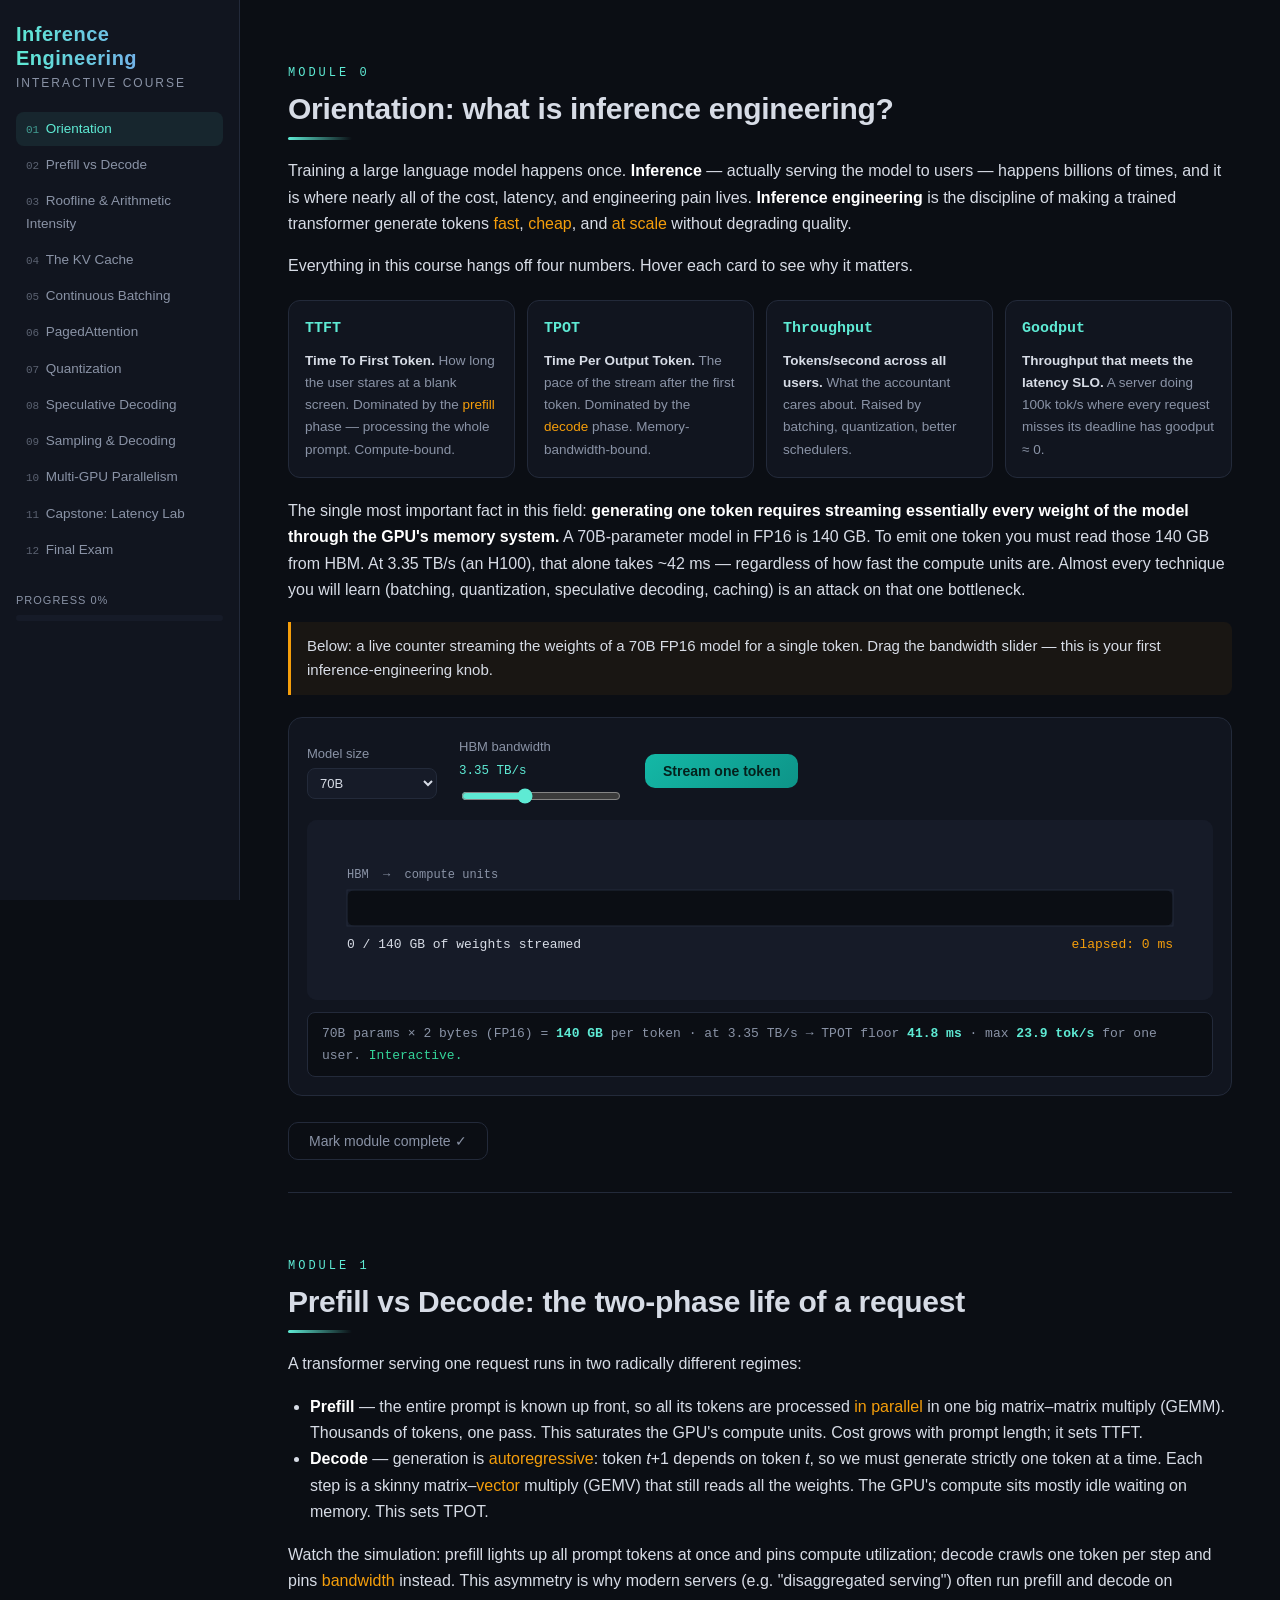
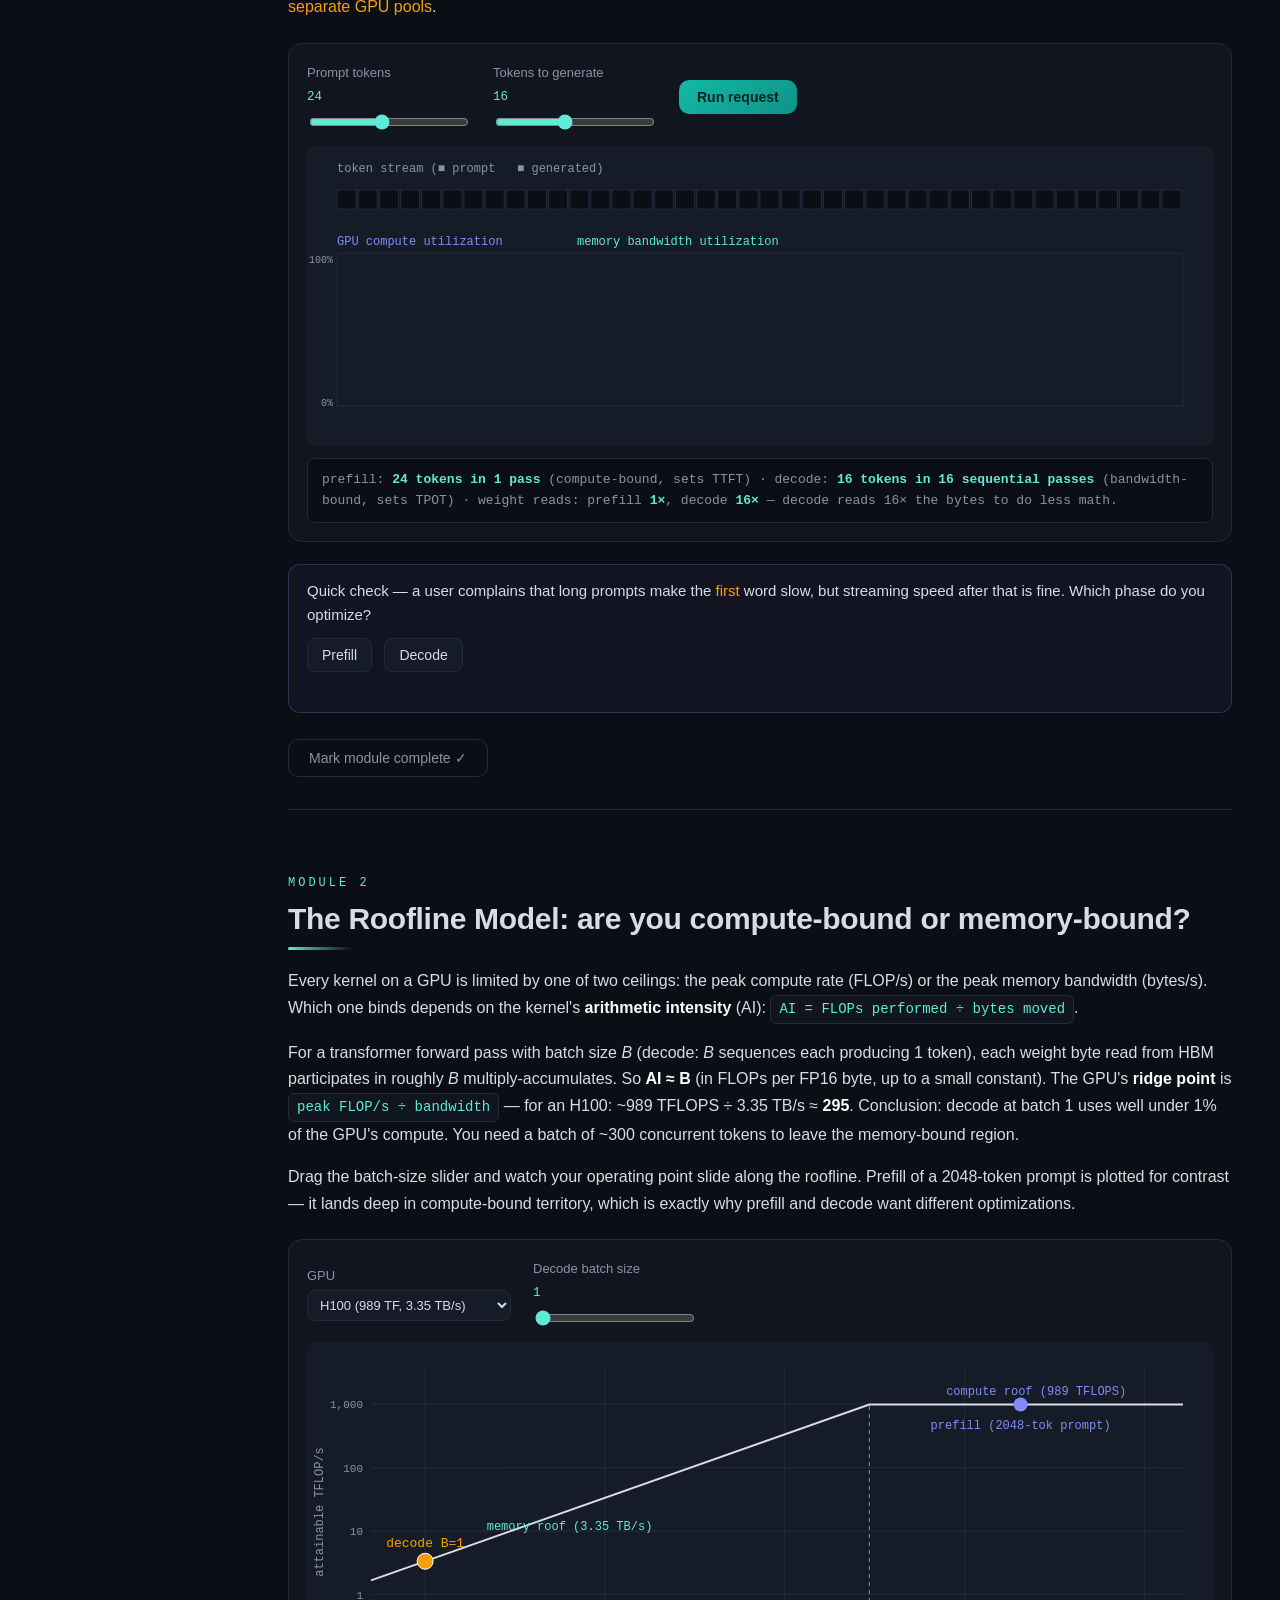
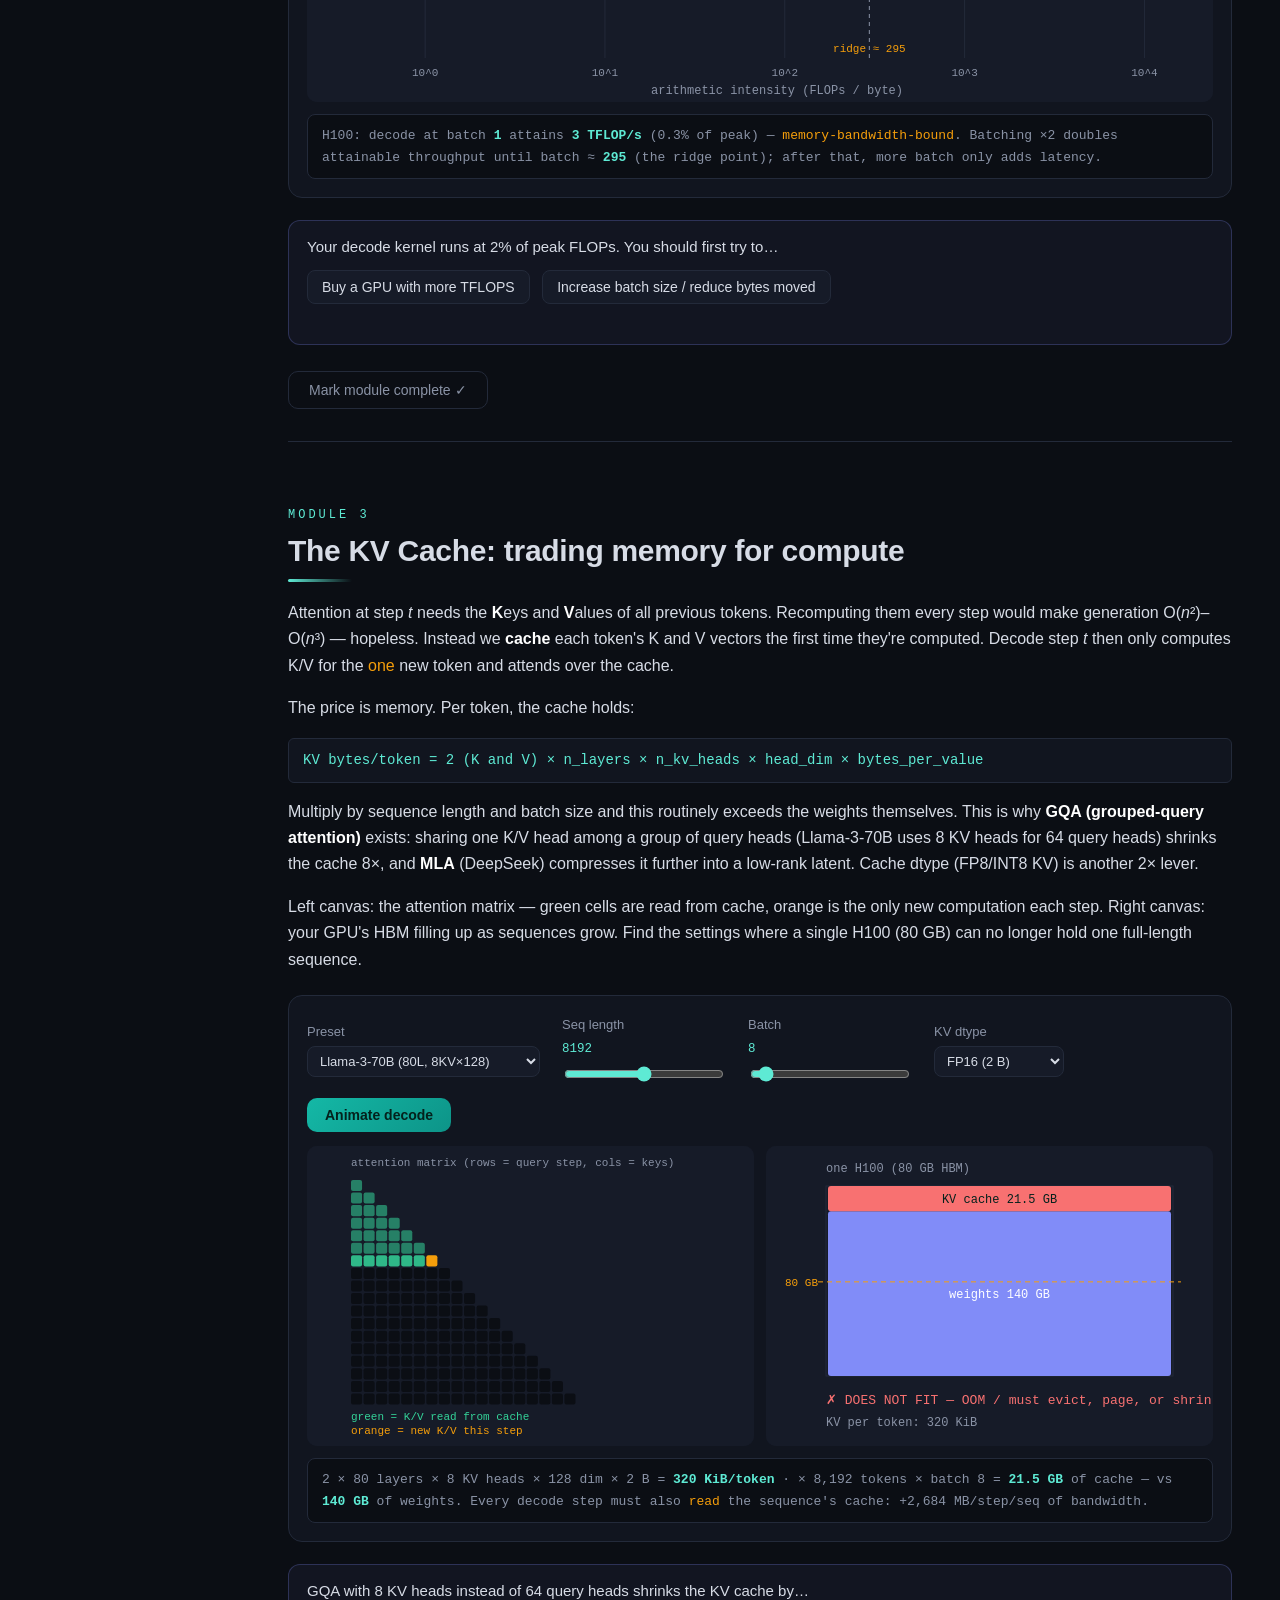
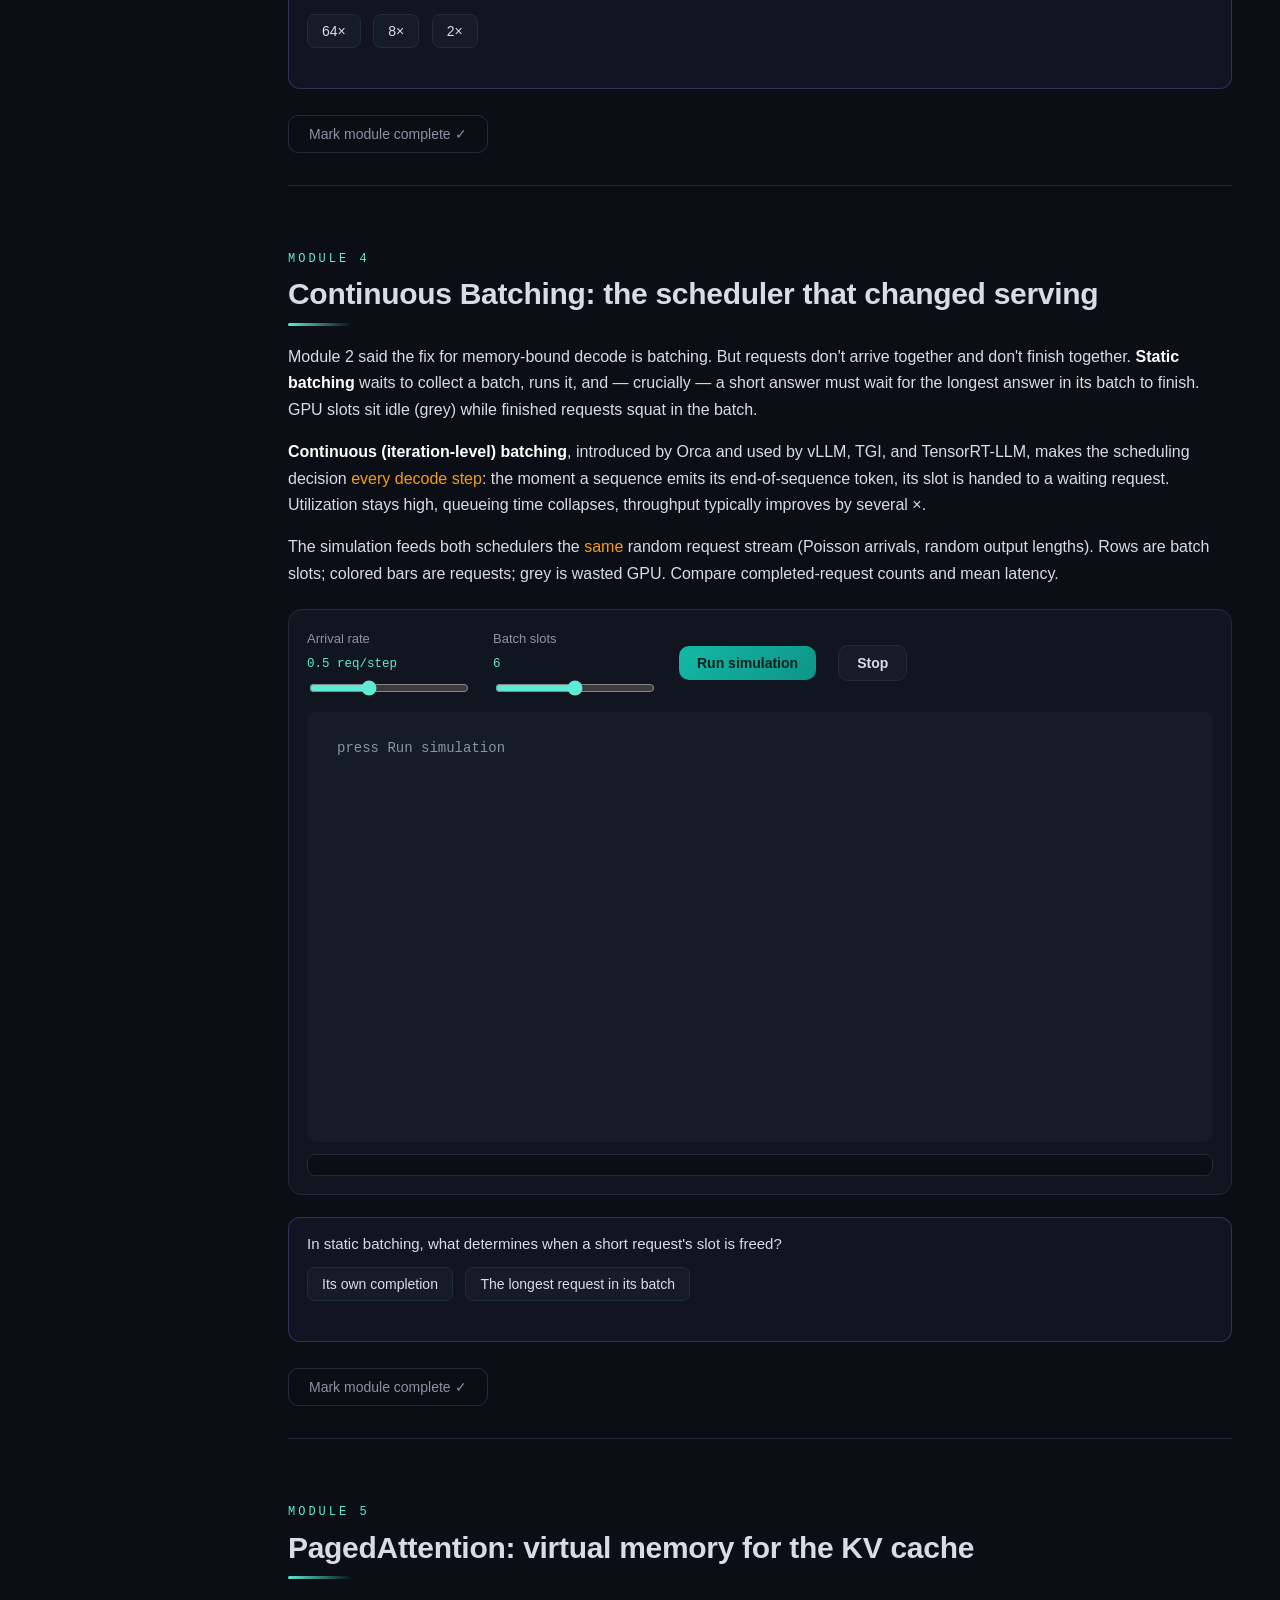
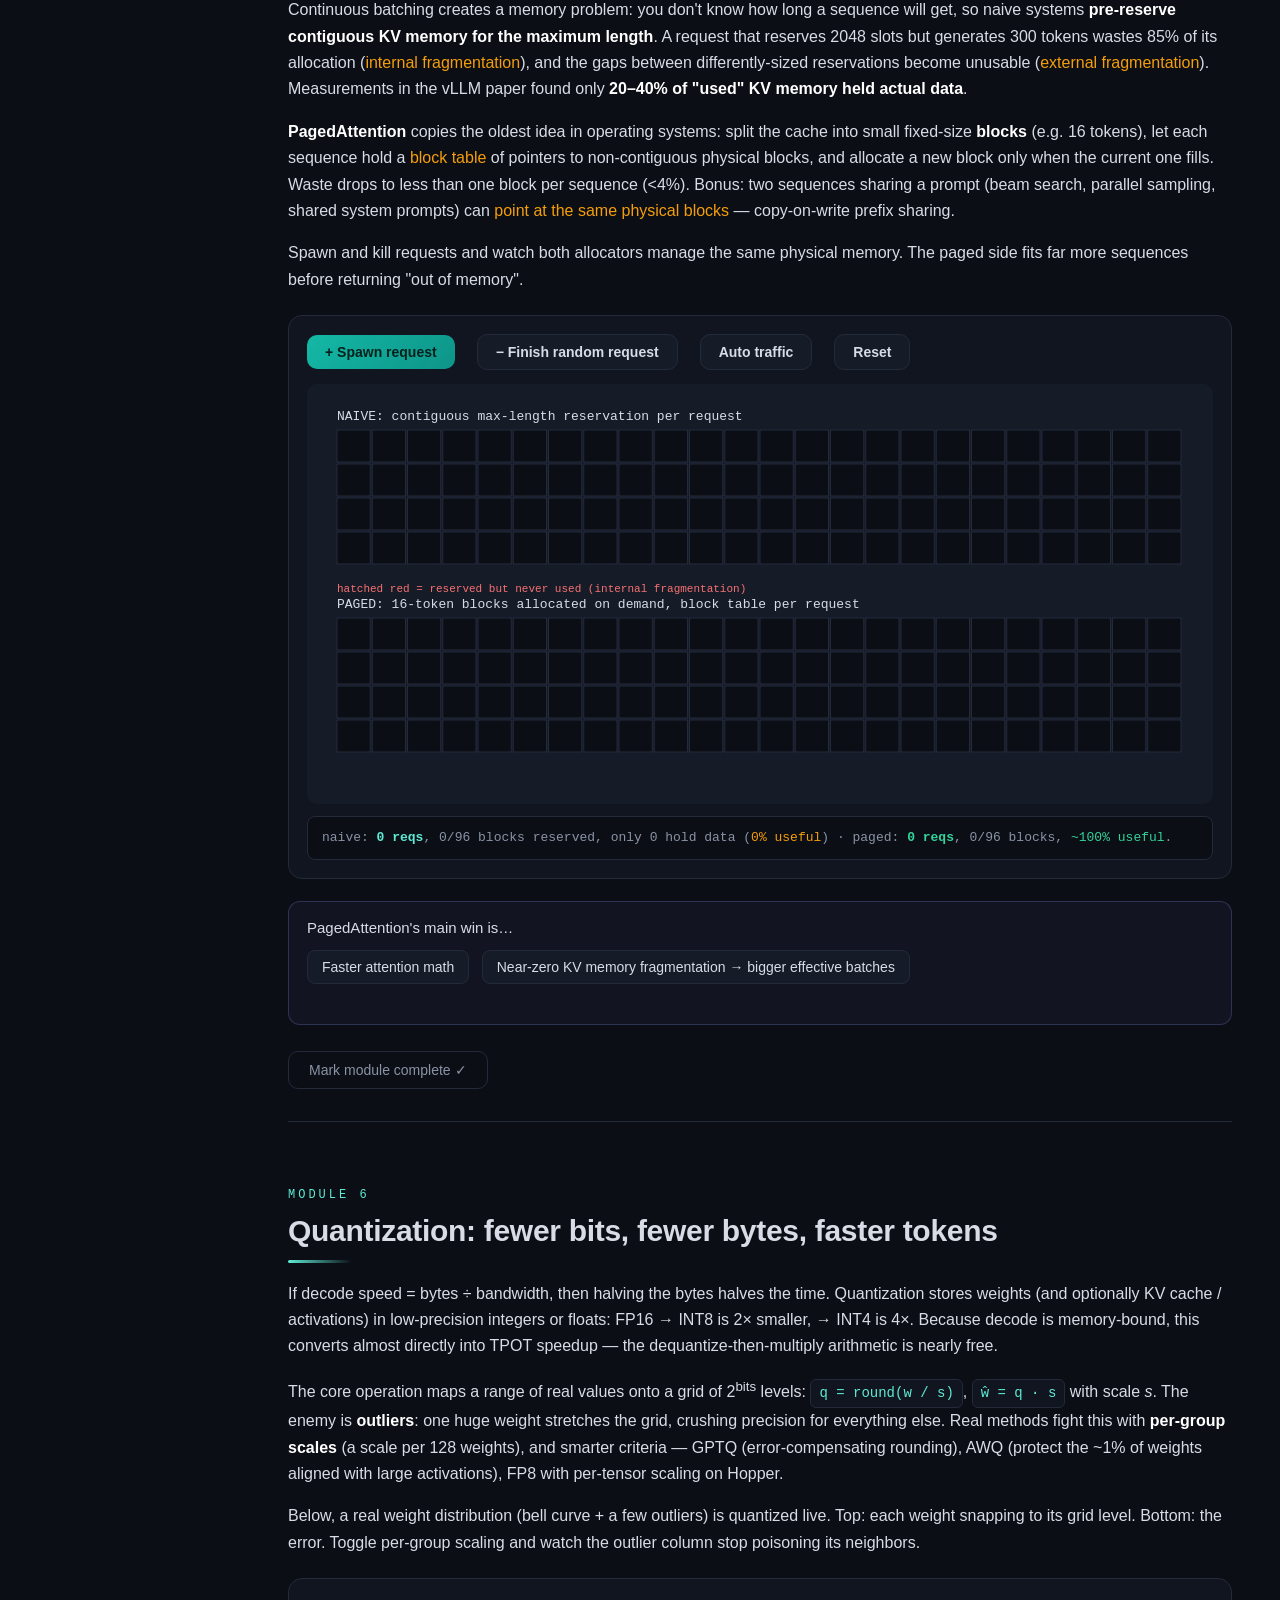
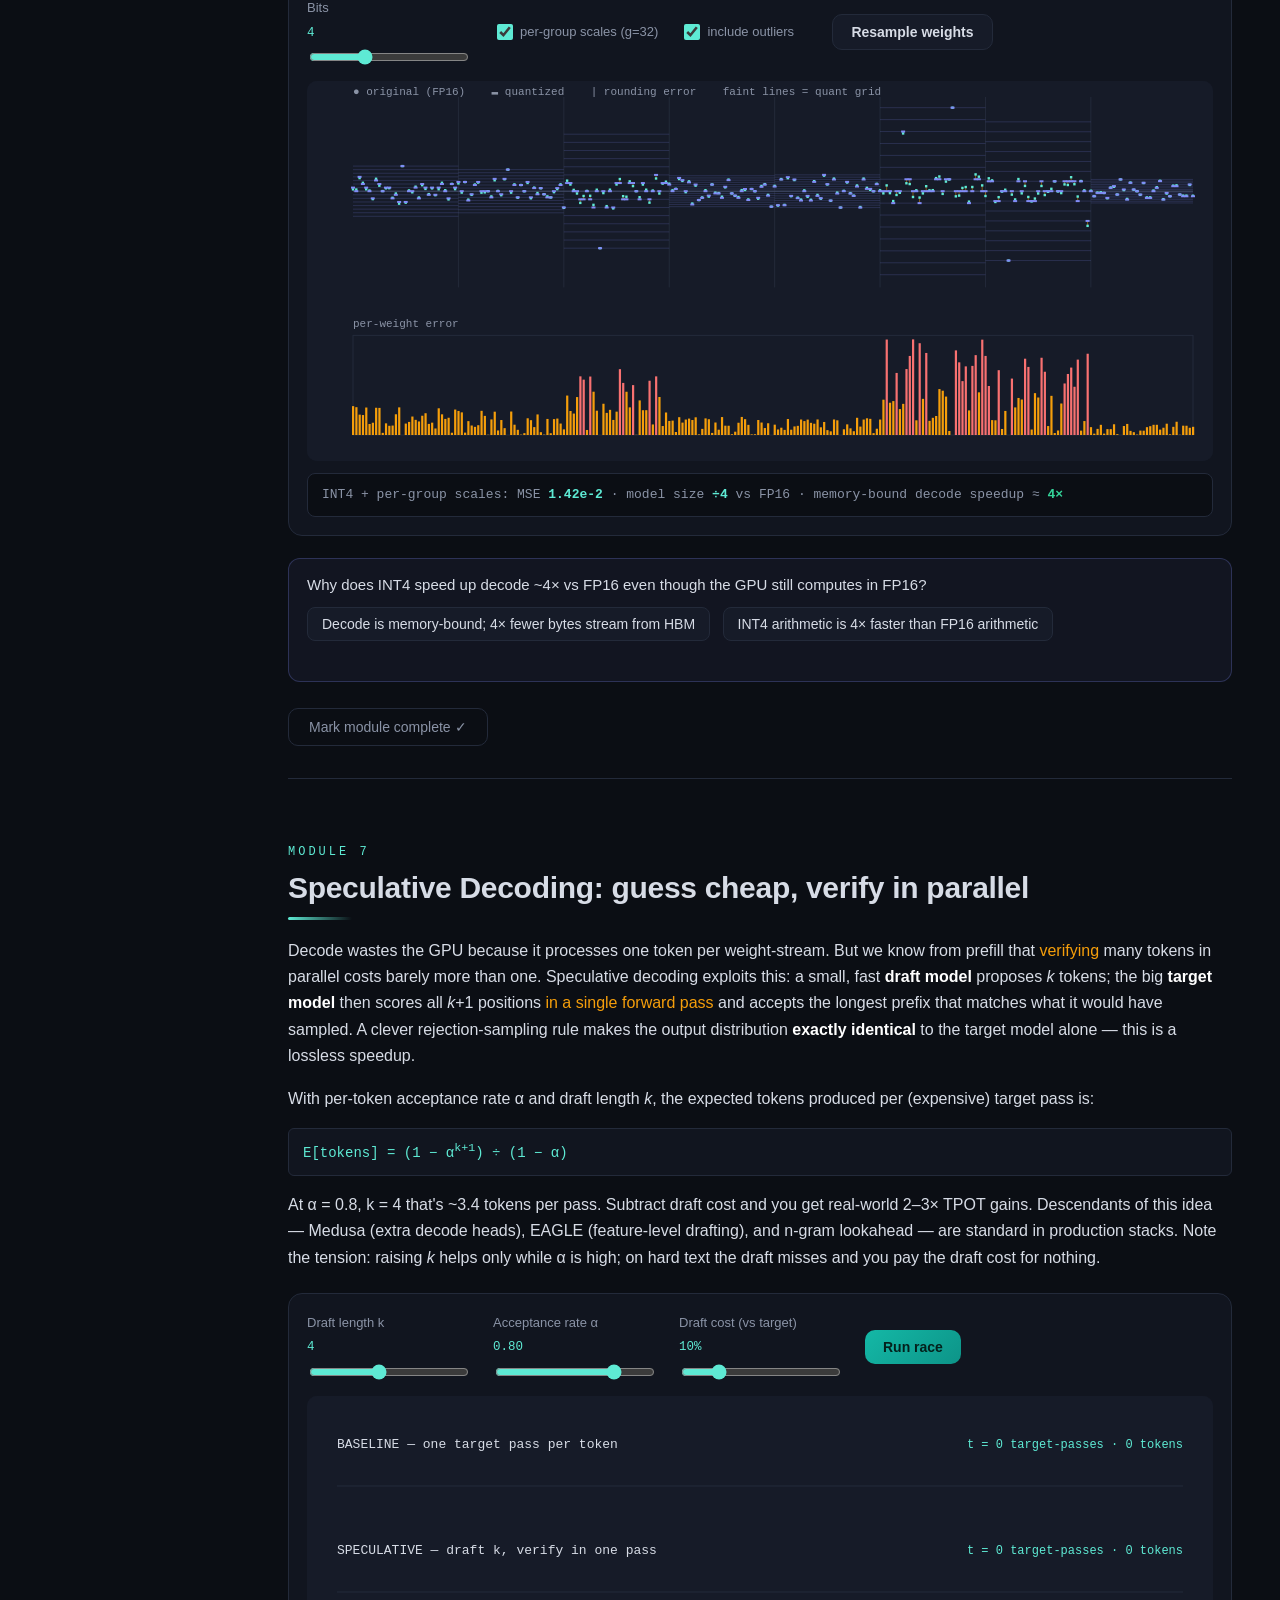
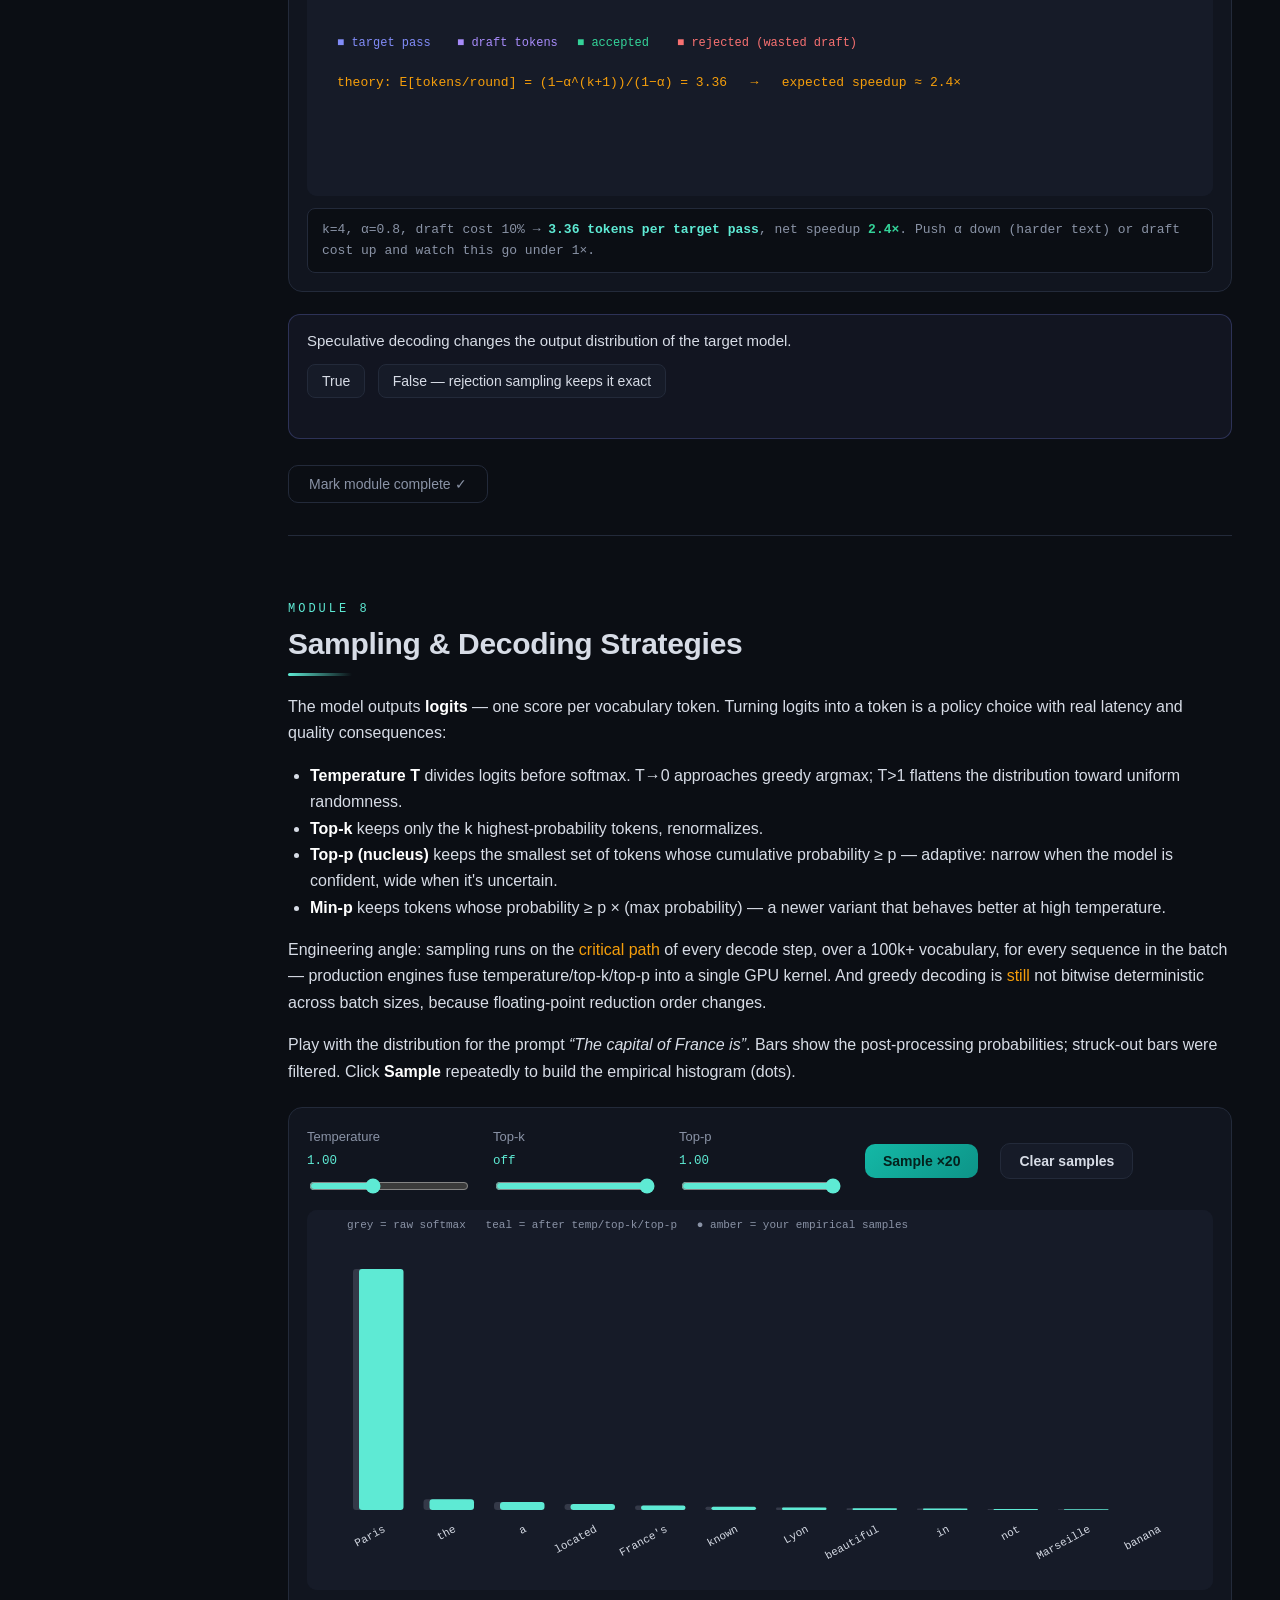
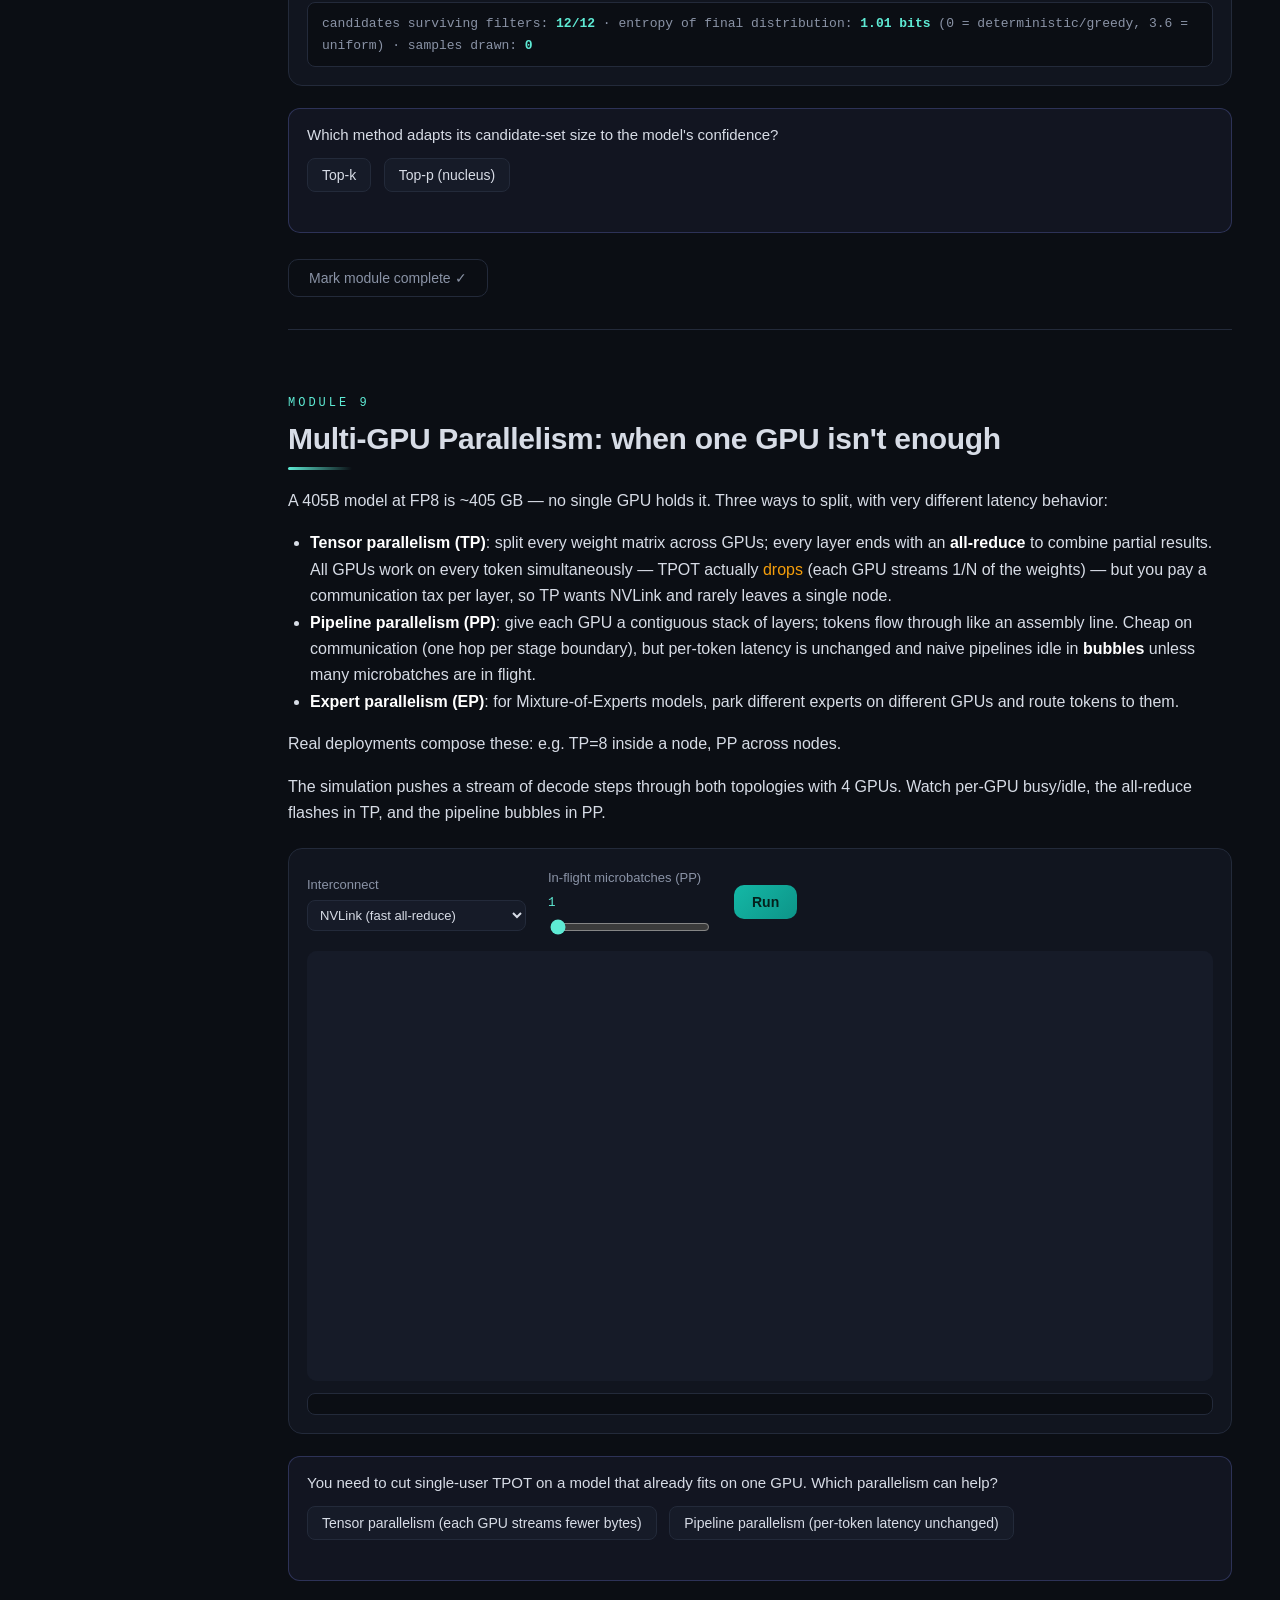
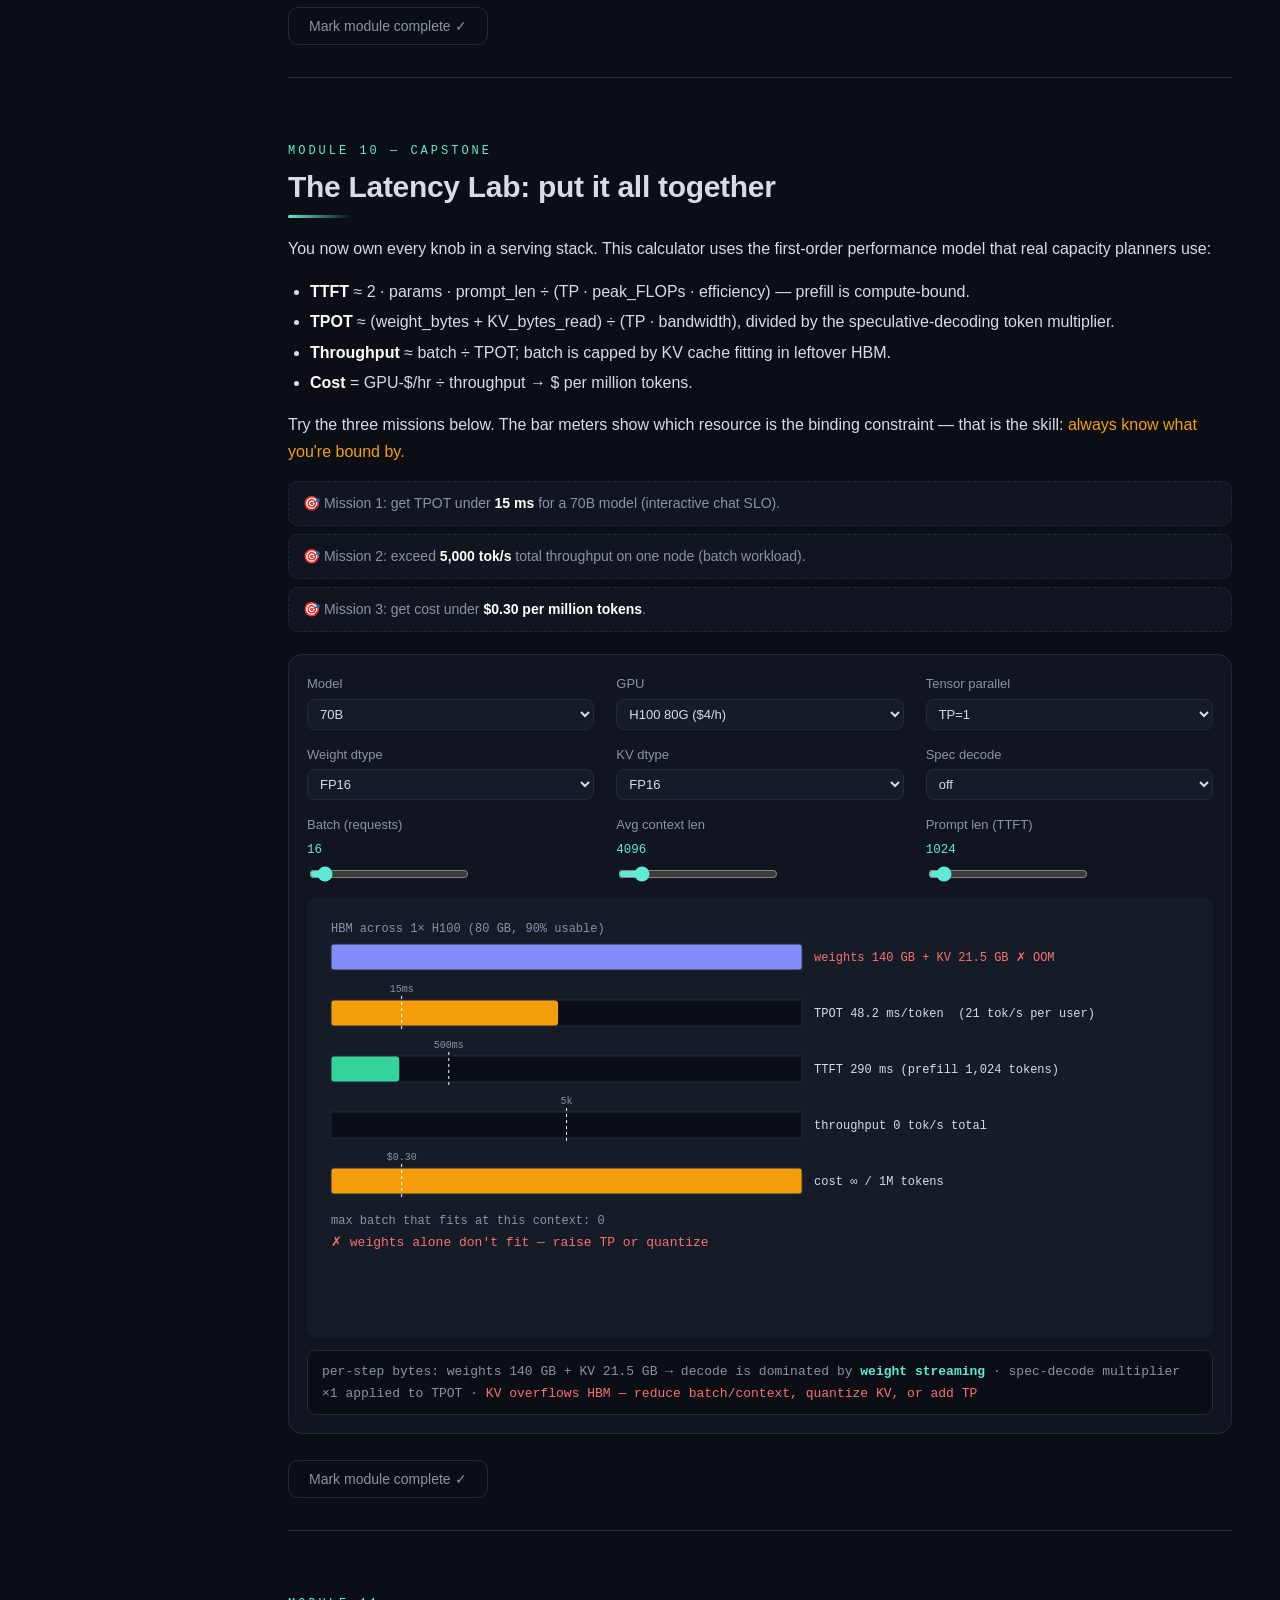
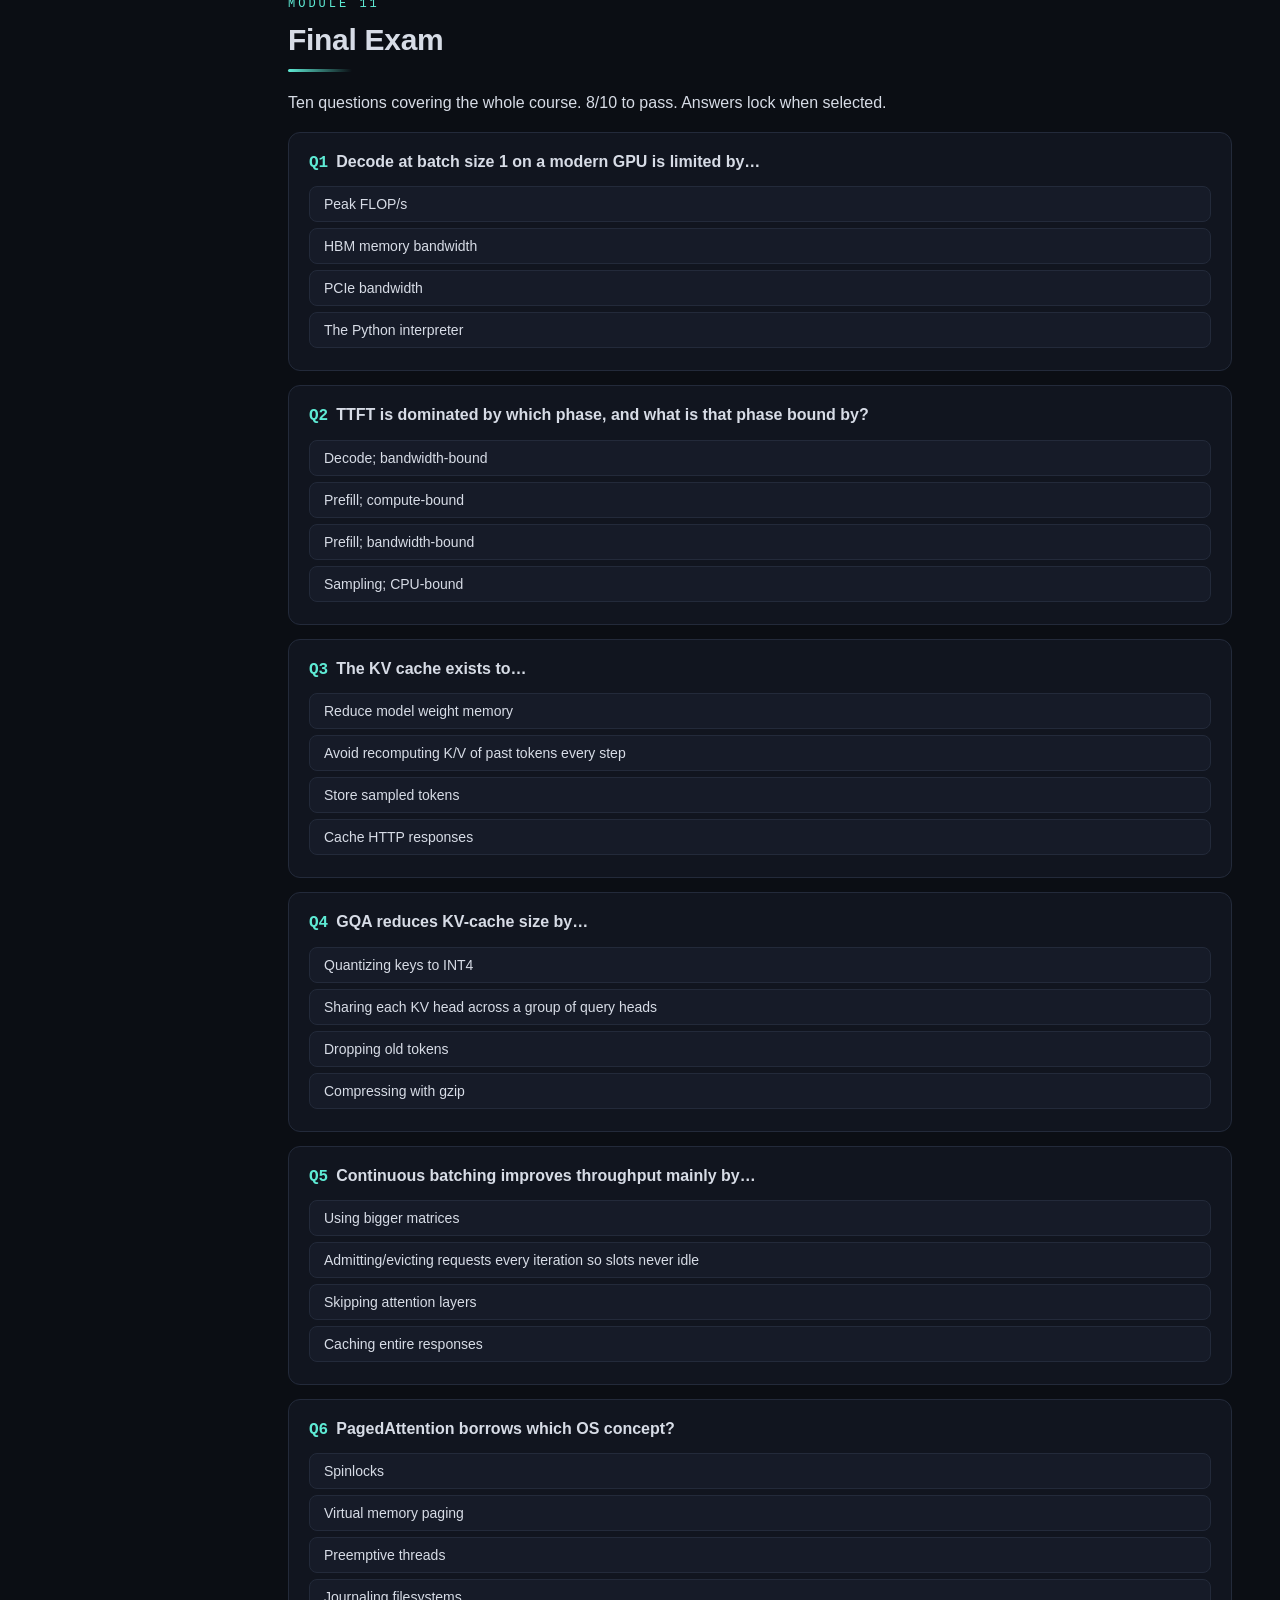
==== interactives/inference-engineering/index.html @ 768dbd1b "Add interactive Inference Engineering course (12-module canvas app) Co-authored-by: Kalyan1210 <Kaly" ====
<!DOCTYPE html>
<html lang="en">
<head>
<meta charset="UTF-8">
<meta name="viewport" content="width=device-width, initial-scale=1.0">
<title>Inference Engineering — An Interactive Course</title>
<link rel="icon" href="data:image/svg+xml,<svg xmlns='http://www.w3.org/2000/svg' viewBox='0 0 100 100'><text y='.9em' font-size='90'>⚡</text></svg>">
<link rel="stylesheet" href="style.css">
</head>
<body>

<nav id="sidebar">
  <div class="side-title">Inference<br>Engineering</div>
  <div class="side-sub">interactive course</div>
  <ol id="navlist">
    <li><a href="#m0" data-m="0">Orientation</a></li>
    <li><a href="#m1" data-m="1">Prefill vs Decode</a></li>
    <li><a href="#m2" data-m="2">Roofline &amp; Arithmetic Intensity</a></li>
    <li><a href="#m3" data-m="3">The KV Cache</a></li>
    <li><a href="#m4" data-m="4">Continuous Batching</a></li>
    <li><a href="#m5" data-m="5">PagedAttention</a></li>
    <li><a href="#m6" data-m="6">Quantization</a></li>
    <li><a href="#m7" data-m="7">Speculative Decoding</a></li>
    <li><a href="#m8" data-m="8">Sampling &amp; Decoding</a></li>
    <li><a href="#m9" data-m="9">Multi-GPU Parallelism</a></li>
    <li><a href="#m10" data-m="10">Capstone: Latency Lab</a></li>
    <li><a href="#m11" data-m="11">Final Exam</a></li>
  </ol>
  <div class="side-progress">
    <div class="side-progress-label">progress <span id="progPct">0%</span></div>
    <div class="side-progress-bar"><div id="progFill"></div></div>
  </div>
</nav>

<main id="content">

<!-- ================= MODULE 0 ================= -->
<section class="module" id="m0">
  <div class="kicker">Module 0</div>
  <h1>Orientation: what is inference engineering?</h1>
  <p>
    Training a large language model happens once. <b>Inference</b> — actually serving the model to
    users — happens billions of times, and it is where nearly all of the cost, latency, and
    engineering pain lives. <b>Inference engineering</b> is the discipline of making a trained
    transformer generate tokens <em>fast</em>, <em>cheap</em>, and <em>at scale</em> without
    degrading quality.
  </p>
  <p>Everything in this course hangs off four numbers. Hover each card to see why it matters.</p>
  <div class="cards">
    <div class="card"><h3>TTFT</h3><p><b>Time To First Token.</b> How long the user stares at a blank screen. Dominated by the <em>prefill</em> phase — processing the whole prompt. Compute-bound.</p></div>
    <div class="card"><h3>TPOT</h3><p><b>Time Per Output Token.</b> The pace of the stream after the first token. Dominated by the <em>decode</em> phase. Memory-bandwidth-bound.</p></div>
    <div class="card"><h3>Throughput</h3><p><b>Tokens/second across all users.</b> What the accountant cares about. Raised by batching, quantization, better schedulers.</p></div>
    <div class="card"><h3>Goodput</h3><p><b>Throughput that meets the latency SLO.</b> A server doing 100k tok/s where every request misses its deadline has goodput ≈ 0.</p></div>
  </div>
  <p>
    The single most important fact in this field: <b>generating one token requires streaming
    essentially every weight of the model through the GPU's memory system.</b> A 70B-parameter model
    in FP16 is 140&nbsp;GB. To emit one token you must read those 140&nbsp;GB from HBM. At
    3.35&nbsp;TB/s (an H100), that alone takes ~42&nbsp;ms — regardless of how fast the compute
    units are. Almost every technique you will learn (batching, quantization, speculative decoding,
    caching) is an attack on that one bottleneck.
  </p>
  <div class="callout">
    Below: a live counter streaming the weights of a 70B FP16 model for a single token.
    Drag the bandwidth slider — this is your first inference-engineering knob.
  </div>
  <div class="sim">
    <div class="controls">
      <label>Model size <select id="m0-model">
        <option value="7">7B</option><option value="13">13B</option>
        <option value="70" selected>70B</option><option value="405">405B</option>
      </select></label>
      <label>HBM bandwidth <span class="val" id="m0-bw-v">3.35 TB/s</span>
        <input type="range" id="m0-bw" min="0.4" max="8" step="0.05" value="3.35"></label>
      <button id="m0-go" class="btn">Stream one token</button>
    </div>
    <canvas id="m0-canvas" height="180"></canvas>
    <div class="readout" id="m0-read"></div>
  </div>
  <button class="done-btn" data-m="0">Mark module complete ✓</button>
</section>

<!-- ================= MODULE 1 ================= -->
<section class="module" id="m1">
  <div class="kicker">Module 1</div>
  <h1>Prefill vs Decode: the two-phase life of a request</h1>
  <p>
    A transformer serving one request runs in two radically different regimes:
  </p>
  <ul>
    <li><b>Prefill</b> — the entire prompt is known up front, so all its tokens are processed
      <em>in parallel</em> in one big matrix–matrix multiply (GEMM). Thousands of tokens, one pass.
      This saturates the GPU's compute units. Cost grows with prompt length; it sets TTFT.</li>
    <li><b>Decode</b> — generation is <em>autoregressive</em>: token <i>t</i>+1 depends on token
      <i>t</i>, so we must generate strictly one token at a time. Each step is a skinny
      matrix–<em>vector</em> multiply (GEMV) that still reads all the weights. The GPU's compute sits
      mostly idle waiting on memory. This sets TPOT.</li>
  </ul>
  <p>
    Watch the simulation: prefill lights up all prompt tokens at once and pins compute utilization;
    decode crawls one token per step and pins <em>bandwidth</em> instead. This asymmetry is why
    modern servers (e.g. "disaggregated serving") often run prefill and decode on
    <em>separate GPU pools</em>.
  </p>
  <div class="sim">
    <div class="controls">
      <label>Prompt tokens <span class="val" id="m1-p-v">24</span>
        <input type="range" id="m1-p" min="4" max="48" step="1" value="24"></label>
      <label>Tokens to generate <span class="val" id="m1-g-v">16</span>
        <input type="range" id="m1-g" min="4" max="32" step="1" value="16"></label>
      <button id="m1-run" class="btn">Run request</button>
    </div>
    <canvas id="m1-canvas" height="300"></canvas>
    <div class="readout" id="m1-read"></div>
  </div>
  <div class="quiz-inline" data-q="m1q">
    <p class="q">Quick check — a user complains that long prompts make the <em>first</em> word slow, but streaming speed after that is fine. Which phase do you optimize?</p>
    <button class="qa" data-ok="1">Prefill</button>
    <button class="qa" data-ok="0">Decode</button>
    <div class="qfb"></div>
  </div>
  <button class="done-btn" data-m="1">Mark module complete ✓</button>
</section>

<!-- ================= MODULE 2 ================= -->
<section class="module" id="m2">
  <div class="kicker">Module 2</div>
  <h1>The Roofline Model: are you compute-bound or memory-bound?</h1>
  <p>
    Every kernel on a GPU is limited by one of two ceilings: the peak compute rate
    (FLOP/s) or the peak memory bandwidth (bytes/s). Which one binds depends on the kernel's
    <b>arithmetic intensity</b> (AI): <span class="math">AI = FLOPs performed ÷ bytes moved</span>.
  </p>
  <p>
    For a transformer forward pass with batch size <i>B</i> (decode: <i>B</i> sequences each
    producing 1 token), each weight byte read from HBM participates in roughly <i>B</i>
    multiply-accumulates. So <b>AI ≈ B</b> (in FLOPs per FP16 byte, up to a small constant). The GPU's
    <b>ridge point</b> is <span class="math">peak FLOP/s ÷ bandwidth</span> — for an H100:
    ~989&nbsp;TFLOPS ÷ 3.35&nbsp;TB/s ≈ <b>295</b>. Conclusion: decode at batch 1 uses well under 1%
    of the GPU's compute. You need a batch of ~300 concurrent tokens to leave the memory-bound
    region.
  </p>
  <p>
    Drag the batch-size slider and watch your operating point slide along the roofline. Prefill of a
    2048-token prompt is plotted for contrast — it lands deep in compute-bound territory, which is
    exactly why prefill and decode want different optimizations.
  </p>
  <div class="sim">
    <div class="controls">
      <label>GPU <select id="m2-gpu">
        <option value="a100">A100 (312 TF, 2.0 TB/s)</option>
        <option value="h100" selected>H100 (989 TF, 3.35 TB/s)</option>
        <option value="b200">B200 (2250 TF, 8.0 TB/s)</option>
        <option value="rtx4090">RTX 4090 (165 TF, 1.0 TB/s)</option>
      </select></label>
      <label>Decode batch size <span class="val" id="m2-b-v">1</span>
        <input type="range" id="m2-b" min="0" max="10" step="0.05" value="0"></label>
    </div>
    <canvas id="m2-canvas" height="360"></canvas>
    <div class="readout" id="m2-read"></div>
  </div>
  <div class="quiz-inline" data-q="m2q">
    <p class="q">Your decode kernel runs at 2% of peak FLOPs. You should first try to…</p>
    <button class="qa" data-ok="0">Buy a GPU with more TFLOPS</button>
    <button class="qa" data-ok="1">Increase batch size / reduce bytes moved</button>
    <div class="qfb"></div>
  </div>
  <button class="done-btn" data-m="2">Mark module complete ✓</button>
</section>

<!-- ================= MODULE 3 ================= -->
<section class="module" id="m3">
  <div class="kicker">Module 3</div>
  <h1>The KV Cache: trading memory for compute</h1>
  <p>
    Attention at step <i>t</i> needs the <b>K</b>eys and <b>V</b>alues of all previous tokens.
    Recomputing them every step would make generation O(<i>n</i>²)–O(<i>n</i>³) — hopeless. Instead
    we <b>cache</b> each token's K and V vectors the first time they're computed. Decode step
    <i>t</i> then only computes K/V for the <em>one</em> new token and attends over the cache.
  </p>
  <p>The price is memory. Per token, the cache holds:</p>
  <p class="math">
    KV bytes/token = 2 (K and V) × n_layers × n_kv_heads × head_dim × bytes_per_value
  </p>
  <p>
    Multiply by sequence length and batch size and this routinely exceeds the weights themselves.
    This is why <b>GQA (grouped-query attention)</b> exists: sharing one K/V head among a group of
    query heads (Llama-3-70B uses 8 KV heads for 64 query heads) shrinks the cache 8×, and
    <b>MLA</b> (DeepSeek) compresses it further into a low-rank latent. Cache dtype (FP8/INT8 KV) is
    another 2× lever.
  </p>
  <p>
    Left canvas: the attention matrix — green cells are read from cache, orange is the only new
    computation each step. Right canvas: your GPU's HBM filling up as sequences grow. Find the
    settings where a single H100 (80&nbsp;GB) can no longer hold one full-length sequence.
  </p>
  <div class="sim">
    <div class="controls">
      <label>Preset <select id="m3-preset">
        <option value="llama8b">Llama-3-8B (32L, 8KV×128)</option>
        <option value="llama70b" selected>Llama-3-70B (80L, 8KV×128)</option>
        <option value="mha70b">70B w/ full MHA (80L, 64KV×128)</option>
      </select></label>
      <label>Seq length <span class="val" id="m3-s-v">8192</span>
        <input type="range" id="m3-s" min="9" max="17" step="0.02" value="13"></label>
      <label>Batch <span class="val" id="m3-bt-v">8</span>
        <input type="range" id="m3-bt" min="1" max="128" step="1" value="8"></label>
      <label>KV dtype <select id="m3-dt">
        <option value="2" selected>FP16 (2 B)</option><option value="1">FP8/INT8 (1 B)</option>
      </select></label>
      <button id="m3-anim" class="btn">Animate decode</button>
    </div>
    <div class="duo">
      <canvas id="m3-canvas" height="300"></canvas>
      <canvas id="m3-mem" height="300"></canvas>
    </div>
    <div class="readout" id="m3-read"></div>
  </div>
  <div class="quiz-inline" data-q="m3q">
    <p class="q">GQA with 8 KV heads instead of 64 query heads shrinks the KV cache by…</p>
    <button class="qa" data-ok="0">64×</button>
    <button class="qa" data-ok="1">8×</button>
    <button class="qa" data-ok="0">2×</button>
    <div class="qfb"></div>
  </div>
  <button class="done-btn" data-m="3">Mark module complete ✓</button>
</section>

<!-- ================= MODULE 4 ================= -->
<section class="module" id="m4">
  <div class="kicker">Module 4</div>
  <h1>Continuous Batching: the scheduler that changed serving</h1>
  <p>
    Module 2 said the fix for memory-bound decode is batching. But requests don't arrive together
    and don't finish together. <b>Static batching</b> waits to collect a batch, runs it, and —
    crucially — a short answer must wait for the longest answer in its batch to finish. GPU slots
    sit idle (grey) while finished requests squat in the batch.
  </p>
  <p>
    <b>Continuous (iteration-level) batching</b>, introduced by Orca and used by vLLM, TGI, and
    TensorRT-LLM, makes the scheduling decision <em>every decode step</em>: the moment a sequence
    emits its end-of-sequence token, its slot is handed to a waiting request. Utilization stays
    high, queueing time collapses, throughput typically improves by several ×.
  </p>
  <p>
    The simulation feeds both schedulers the <em>same</em> random request stream (Poisson arrivals,
    random output lengths). Rows are batch slots; colored bars are requests; grey is wasted GPU.
    Compare completed-request counts and mean latency.
  </p>
  <div class="sim">
    <div class="controls">
      <label>Arrival rate <span class="val" id="m4-r-v">0.5 req/step</span>
        <input type="range" id="m4-r" min="0.1" max="1.2" step="0.05" value="0.5"></label>
      <label>Batch slots <span class="val" id="m4-sl-v">6</span>
        <input type="range" id="m4-sl" min="2" max="10" step="1" value="6"></label>
      <button id="m4-run" class="btn">Run simulation</button>
      <button id="m4-stop" class="btn ghost">Stop</button>
    </div>
    <canvas id="m4-canvas" height="430"></canvas>
    <div class="readout" id="m4-read"></div>
  </div>
  <div class="quiz-inline" data-q="m4q">
    <p class="q">In static batching, what determines when a short request's slot is freed?</p>
    <button class="qa" data-ok="0">Its own completion</button>
    <button class="qa" data-ok="1">The longest request in its batch</button>
    <div class="qfb"></div>
  </div>
  <button class="done-btn" data-m="4">Mark module complete ✓</button>
</section>

<!-- ================= MODULE 5 ================= -->
<section class="module" id="m5">
  <div class="kicker">Module 5</div>
  <h1>PagedAttention: virtual memory for the KV cache</h1>
  <p>
    Continuous batching creates a memory problem: you don't know how long a sequence will get, so
    naive systems <b>pre-reserve contiguous KV memory for the maximum length</b>. A request that
    reserves 2048 slots but generates 300 tokens wastes 85% of its allocation (<em>internal
    fragmentation</em>), and the gaps between differently-sized reservations become unusable
    (<em>external fragmentation</em>). Measurements in the vLLM paper found only
    <b>20–40% of "used" KV memory held actual data</b>.
  </p>
  <p>
    <b>PagedAttention</b> copies the oldest idea in operating systems: split the cache into small
    fixed-size <b>blocks</b> (e.g. 16 tokens), let each sequence hold a <em>block table</em> of
    pointers to non-contiguous physical blocks, and allocate a new block only when the current one
    fills. Waste drops to less than one block per sequence (&lt;4%). Bonus: two sequences sharing a
    prompt (beam search, parallel sampling, shared system prompts) can <em>point at the same
    physical blocks</em> — copy-on-write prefix sharing.
  </p>
  <p>
    Spawn and kill requests and watch both allocators manage the same physical memory. The paged
    side fits far more sequences before returning "out of memory".
  </p>
  <div class="sim">
    <div class="controls">
      <button id="m5-spawn" class="btn">+ Spawn request</button>
      <button id="m5-kill" class="btn ghost">− Finish random request</button>
      <button id="m5-auto" class="btn ghost">Auto traffic</button>
      <button id="m5-reset" class="btn ghost">Reset</button>
    </div>
    <canvas id="m5-canvas" height="420"></canvas>
    <div class="readout" id="m5-read"></div>
  </div>
  <div class="quiz-inline" data-q="m5q">
    <p class="q">PagedAttention's main win is…</p>
    <button class="qa" data-ok="0">Faster attention math</button>
    <button class="qa" data-ok="1">Near-zero KV memory fragmentation → bigger effective batches</button>
    <div class="qfb"></div>
  </div>
  <button class="done-btn" data-m="5">Mark module complete ✓</button>
</section>

<!-- ================= MODULE 6 ================= -->
<section class="module" id="m6">
  <div class="kicker">Module 6</div>
  <h1>Quantization: fewer bits, fewer bytes, faster tokens</h1>
  <p>
    If decode speed = bytes ÷ bandwidth, then halving the bytes halves the time. Quantization stores
    weights (and optionally KV cache / activations) in low-precision integers or floats:
    FP16 → INT8 is 2× smaller, → INT4 is 4×. Because decode is memory-bound, this converts almost
    directly into TPOT speedup — the dequantize-then-multiply arithmetic is nearly free.
  </p>
  <p>
    The core operation maps a range of real values onto a grid of 2<sup>bits</sup> levels:
    <span class="math">q = round(w / s)</span>, <span class="math">ŵ = q · s</span> with scale
    <i>s</i>. The enemy is <b>outliers</b>: one huge weight stretches the grid, crushing precision
    for everything else. Real methods fight this with <b>per-group scales</b> (a scale per 128
    weights), and smarter criteria — GPTQ (error-compensating rounding), AWQ (protect the ~1% of
    weights aligned with large activations), FP8 with per-tensor scaling on Hopper.
  </p>
  <p>
    Below, a real weight distribution (bell curve + a few outliers) is quantized live. Top: each
    weight snapping to its grid level. Bottom: the error. Toggle per-group scaling and watch the
    outlier column stop poisoning its neighbors.
  </p>
  <div class="sim">
    <div class="controls">
      <label>Bits <span class="val" id="m6-b-v">4</span>
        <input type="range" id="m6-b" min="2" max="8" step="1" value="4"></label>
      <label><input type="checkbox" id="m6-grp" checked> per-group scales (g=32)</label>
      <label><input type="checkbox" id="m6-out" checked> include outliers</label>
      <button id="m6-new" class="btn ghost">Resample weights</button>
    </div>
    <canvas id="m6-canvas" height="380"></canvas>
    <div class="readout" id="m6-read"></div>
  </div>
  <div class="quiz-inline" data-q="m6q">
    <p class="q">Why does INT4 speed up decode ~4× vs FP16 even though the GPU still computes in FP16?</p>
    <button class="qa" data-ok="1">Decode is memory-bound; 4× fewer bytes stream from HBM</button>
    <button class="qa" data-ok="0">INT4 arithmetic is 4× faster than FP16 arithmetic</button>
    <div class="qfb"></div>
  </div>
  <button class="done-btn" data-m="6">Mark module complete ✓</button>
</section>

<!-- ================= MODULE 7 ================= -->
<section class="module" id="m7">
  <div class="kicker">Module 7</div>
  <h1>Speculative Decoding: guess cheap, verify in parallel</h1>
  <p>
    Decode wastes the GPU because it processes one token per weight-stream. But we know from prefill
    that <em>verifying</em> many tokens in parallel costs barely more than one. Speculative decoding
    exploits this: a small, fast <b>draft model</b> proposes <i>k</i> tokens; the big <b>target
    model</b> then scores all <i>k</i>+1 positions <em>in a single forward pass</em> and accepts the
    longest prefix that matches what it would have sampled. A clever rejection-sampling rule makes
    the output distribution <b>exactly identical</b> to the target model alone — this is a lossless
    speedup.
  </p>
  <p>
    With per-token acceptance rate α and draft length <i>k</i>, the expected tokens produced per
    (expensive) target pass is:
  </p>
  <p class="math">E[tokens] = (1 − α<sup>k+1</sup>) ÷ (1 − α)</p>
  <p>
    At α = 0.8, k = 4 that's ~3.4 tokens per pass. Subtract draft cost and you get real-world 2–3×
    TPOT gains. Descendants of this idea — Medusa (extra decode heads), EAGLE (feature-level
    drafting), and n-gram lookahead — are standard in production stacks. Note the tension: raising
    <i>k</i> helps only while α is high; on hard text the draft misses and you pay the draft cost
    for nothing.
  </p>
  <div class="sim">
    <div class="controls">
      <label>Draft length k <span class="val" id="m7-k-v">4</span>
        <input type="range" id="m7-k" min="1" max="8" step="1" value="4"></label>
      <label>Acceptance rate α <span class="val" id="m7-a-v">0.80</span>
        <input type="range" id="m7-a" min="0.3" max="0.95" step="0.01" value="0.8"></label>
      <label>Draft cost (vs target) <span class="val" id="m7-c-v">10%</span>
        <input type="range" id="m7-c" min="2" max="40" step="1" value="10"></label>
      <button id="m7-run" class="btn">Run race</button>
    </div>
    <canvas id="m7-canvas" height="400"></canvas>
    <div class="readout" id="m7-read"></div>
  </div>
  <div class="quiz-inline" data-q="m7q">
    <p class="q">Speculative decoding changes the output distribution of the target model.</p>
    <button class="qa" data-ok="0">True</button>
    <button class="qa" data-ok="1">False — rejection sampling keeps it exact</button>
    <div class="qfb"></div>
  </div>
  <button class="done-btn" data-m="7">Mark module complete ✓</button>
</section>

<!-- ================= MODULE 8 ================= -->
<section class="module" id="m8">
  <div class="kicker">Module 8</div>
  <h1>Sampling &amp; Decoding Strategies</h1>
  <p>
    The model outputs <b>logits</b> — one score per vocabulary token. Turning logits into a token is
    a policy choice with real latency and quality consequences:
  </p>
  <ul>
    <li><b>Temperature T</b> divides logits before softmax. T→0 approaches greedy argmax;
      T&gt;1 flattens the distribution toward uniform randomness.</li>
    <li><b>Top-k</b> keeps only the k highest-probability tokens, renormalizes.</li>
    <li><b>Top-p (nucleus)</b> keeps the smallest set of tokens whose cumulative probability ≥ p —
      adaptive: narrow when the model is confident, wide when it's uncertain.</li>
    <li><b>Min-p</b> keeps tokens whose probability ≥ p × (max probability) — a newer variant that
      behaves better at high temperature.</li>
  </ul>
  <p>
    Engineering angle: sampling runs on the <em>critical path</em> of every decode step, over a
    100k+ vocabulary, for every sequence in the batch — production engines fuse
    temperature/top-k/top-p into a single GPU kernel. And greedy decoding is <em>still</em> not
    bitwise deterministic across batch sizes, because floating-point reduction order changes.
  </p>
  <p>
    Play with the distribution for the prompt <i>“The capital of France is”</i>. Bars show the
    post-processing probabilities; struck-out bars were filtered. Click <b>Sample</b> repeatedly to
    build the empirical histogram (dots).
  </p>
  <div class="sim">
    <div class="controls">
      <label>Temperature <span class="val" id="m8-t-v">1.00</span>
        <input type="range" id="m8-t" min="0.05" max="2.5" step="0.05" value="1"></label>
      <label>Top-k <span class="val" id="m8-k-v">off</span>
        <input type="range" id="m8-k" min="1" max="12" step="1" value="12"></label>
      <label>Top-p <span class="val" id="m8-p-v">1.00</span>
        <input type="range" id="m8-p" min="0.1" max="1" step="0.01" value="1"></label>
      <button id="m8-sample" class="btn">Sample ×20</button>
      <button id="m8-clear" class="btn ghost">Clear samples</button>
    </div>
    <canvas id="m8-canvas" height="380"></canvas>
    <div class="readout" id="m8-read"></div>
  </div>
  <div class="quiz-inline" data-q="m8q">
    <p class="q">Which method adapts its candidate-set size to the model's confidence?</p>
    <button class="qa" data-ok="0">Top-k</button>
    <button class="qa" data-ok="1">Top-p (nucleus)</button>
    <div class="qfb"></div>
  </div>
  <button class="done-btn" data-m="8">Mark module complete ✓</button>
</section>

<!-- ================= MODULE 9 ================= -->
<section class="module" id="m9">
  <div class="kicker">Module 9</div>
  <h1>Multi-GPU Parallelism: when one GPU isn't enough</h1>
  <p>
    A 405B model at FP8 is ~405&nbsp;GB — no single GPU holds it. Three ways to split, with very
    different latency behavior:
  </p>
  <ul>
    <li><b>Tensor parallelism (TP)</b>: split every weight matrix across GPUs; every layer ends with
      an <b>all-reduce</b> to combine partial results. All GPUs work on every token simultaneously —
      TPOT actually <em>drops</em> (each GPU streams 1/N of the weights) — but you pay a
      communication tax per layer, so TP wants NVLink and rarely leaves a single node.</li>
    <li><b>Pipeline parallelism (PP)</b>: give each GPU a contiguous stack of layers; tokens flow
      through like an assembly line. Cheap on communication (one hop per stage boundary), but
      per-token latency is unchanged and naive pipelines idle in <b>bubbles</b> unless many
      microbatches are in flight.</li>
    <li><b>Expert parallelism (EP)</b>: for Mixture-of-Experts models, park different experts on
      different GPUs and route tokens to them.</li>
  </ul>
  <p>Real deployments compose these: e.g. TP=8 inside a node, PP across nodes.</p>
  <p>
    The simulation pushes a stream of decode steps through both topologies with 4 GPUs. Watch
    per-GPU busy/idle, the all-reduce flashes in TP, and the pipeline bubbles in PP.
  </p>
  <div class="sim">
    <div class="controls">
      <label>Interconnect <select id="m9-net">
        <option value="fast" selected>NVLink (fast all-reduce)</option>
        <option value="slow">PCIe/Ethernet (slow all-reduce)</option>
      </select></label>
      <label>In-flight microbatches (PP) <span class="val" id="m9-mb-v">1</span>
        <input type="range" id="m9-mb" min="1" max="4" step="1" value="1"></label>
      <button id="m9-run" class="btn">Run</button>
    </div>
    <canvas id="m9-canvas" height="430"></canvas>
    <div class="readout" id="m9-read"></div>
  </div>
  <div class="quiz-inline" data-q="m9q">
    <p class="q">You need to cut single-user TPOT on a model that already fits on one GPU. Which parallelism can help?</p>
    <button class="qa" data-ok="1">Tensor parallelism (each GPU streams fewer bytes)</button>
    <button class="qa" data-ok="0">Pipeline parallelism (per-token latency unchanged)</button>
    <div class="qfb"></div>
  </div>
  <button class="done-btn" data-m="9">Mark module complete ✓</button>
</section>

<!-- ================= MODULE 10 ================= -->
<section class="module" id="m10">
  <div class="kicker">Module 10 — Capstone</div>
  <h1>The Latency Lab: put it all together</h1>
  <p>
    You now own every knob in a serving stack. This calculator uses the first-order performance
    model that real capacity planners use:
  </p>
  <ul class="tight">
    <li><b>TTFT</b> ≈ 2 · params · prompt_len ÷ (TP · peak_FLOPs · efficiency) — prefill is compute-bound.</li>
    <li><b>TPOT</b> ≈ (weight_bytes + KV_bytes_read) ÷ (TP · bandwidth), divided by the speculative-decoding token multiplier.</li>
    <li><b>Throughput</b> ≈ batch ÷ TPOT; batch is capped by KV cache fitting in leftover HBM.</li>
    <li><b>Cost</b> = GPU-$/hr ÷ throughput → $ per million tokens.</li>
  </ul>
  <p>
    Try the three missions below. The bar meters show which resource is the binding constraint —
    that is the skill: <em>always know what you're bound by.</em>
  </p>
  <div class="missions">
    <div class="mission" id="ms-0">🎯 Mission 1: get TPOT under <b>15 ms</b> for a 70B model (interactive chat SLO).</div>
    <div class="mission" id="ms-1">🎯 Mission 2: exceed <b>5,000 tok/s</b> total throughput on one node (batch workload).</div>
    <div class="mission" id="ms-2">🎯 Mission 3: get cost under <b>$0.30 per million tokens</b>.</div>
  </div>
  <div class="sim">
    <div class="controls grid3">
      <label>Model <select id="m10-model">
        <option value="8">8B</option><option value="70" selected>70B</option><option value="405">405B</option>
      </select></label>
      <label>GPU <select id="m10-gpu">
        <option value="a100">A100 80G ($2.5/h)</option>
        <option value="h100" selected>H100 80G ($4/h)</option>
        <option value="b200">B200 192G ($8/h)</option>
      </select></label>
      <label>Tensor parallel <select id="m10-tp">
        <option value="1" selected>TP=1</option><option value="2">TP=2</option>
        <option value="4">TP=4</option><option value="8">TP=8</option>
      </select></label>
      <label>Weight dtype <select id="m10-q">
        <option value="2" selected>FP16</option><option value="1">FP8/INT8</option><option value="0.5">INT4</option>
      </select></label>
      <label>KV dtype <select id="m10-kv">
        <option value="2" selected>FP16</option><option value="1">FP8</option>
      </select></label>
      <label>Spec decode <select id="m10-sd">
        <option value="1" selected>off</option><option value="1.8">draft k=4, α≈.7 (×1.8)</option>
        <option value="2.5">EAGLE-style (×2.5)</option>
      </select></label>
      <label>Batch (requests) <span class="val" id="m10-b-v">16</span>
        <input type="range" id="m10-b" min="1" max="256" step="1" value="16"></label>
      <label>Avg context len <span class="val" id="m10-c-v">4096</span>
        <input type="range" id="m10-c" min="512" max="32768" step="512" value="4096"></label>
      <label>Prompt len (TTFT) <span class="val" id="m10-pl-v">1024</span>
        <input type="range" id="m10-pl" min="128" max="16384" step="128" value="1024"></label>
    </div>
    <canvas id="m10-canvas" height="440"></canvas>
    <div class="readout" id="m10-read"></div>
  </div>
  <button class="done-btn" data-m="10">Mark module complete ✓</button>
</section>

<!-- ================= MODULE 11 ================= -->
<section class="module" id="m11">
  <div class="kicker">Module 11</div>
  <h1>Final Exam</h1>
  <p>Ten questions covering the whole course. 8/10 to pass. Answers lock when selected.</p>
  <div id="exam"></div>
  <div class="exam-result" id="examResult"></div>
  <button class="btn" id="examGrade">Grade exam</button>
  <button class="btn ghost" id="examReset">Reset</button>
  <button class="done-btn" data-m="11">Mark module complete ✓</button>
  <div class="finale" id="finale" hidden>
    <h2>🏆 Course complete</h2>
    <p>You can now reason about any inference stack from first principles: identify the bound
    (compute vs bandwidth vs memory capacity), pick the lever (batching, quantization, paging,
    speculation, parallelism), and verify with the roofline. Go read the vLLM, Orca, PagedAttention,
    and speculative-decoding papers — you'll recognize every diagram.</p>
  </div>
</section>

<footer>
  Built as an interactive course · all simulations run locally in your browser · numbers are
  first-order engineering estimates (the kind you'd use for capacity planning), not benchmarks.
</footer>

</main>
<script src="app.js"></script>
</body>
</html>
---- interactives/inference-engineering/style.css ----
:root {
  --bg: #0b0e14;
  --panel: #11151f;
  --panel2: #161b28;
  --ink: #d7dce6;
  --ink-dim: #8a93a6;
  --acc: #5eead4;      /* teal */
  --acc2: #f59e0b;     /* amber */
  --acc3: #818cf8;     /* indigo */
  --good: #34d399;
  --bad: #f87171;
  --border: #232a3a;
  --mono: "SFMono-Regular", Consolas, "Liberation Mono", Menlo, monospace;
}

* { box-sizing: border-box; }

html { scroll-behavior: smooth; }

body {
  margin: 0;
  background: var(--bg);
  color: var(--ink);
  font: 16px/1.65 -apple-system, BlinkMacSystemFont, "Segoe UI", Roboto, "Helvetica Neue", sans-serif;
}

/* ---------- sidebar ---------- */
#sidebar {
  position: fixed;
  top: 0; left: 0; bottom: 0;
  width: 240px;
  background: var(--panel);
  border-right: 1px solid var(--border);
  padding: 22px 16px;
  overflow-y: auto;
}
.side-title {
  font-size: 20px; font-weight: 800; letter-spacing: .5px;
  background: linear-gradient(90deg, var(--acc), var(--acc3));
  -webkit-background-clip: text; background-clip: text; color: transparent;
  line-height: 1.2;
}
.side-sub { color: var(--ink-dim); font-size: 12px; margin: 4px 0 18px; text-transform: uppercase; letter-spacing: 2px; }
#navlist { list-style: none; margin: 0; padding: 0; counter-reset: nav; }
#navlist li { counter-increment: nav; margin: 2px 0; }
#navlist a {
  display: block; padding: 6px 10px; border-radius: 8px;
  color: var(--ink-dim); text-decoration: none; font-size: 13.5px;
  transition: all .15s;
}
#navlist a::before { content: counter(nav, decimal-leading-zero) "  "; font-family: var(--mono); font-size: 11px; opacity: .6; }
#navlist a:hover { color: var(--ink); background: var(--panel2); }
#navlist a.active { color: var(--acc); background: rgba(94,234,212,.08); }
#navlist a.done::after { content: " ✓"; color: var(--good); }

.side-progress { margin-top: 24px; }
.side-progress-label { font-size: 11px; color: var(--ink-dim); text-transform: uppercase; letter-spacing: 1px; margin-bottom: 6px; }
.side-progress-bar { height: 6px; background: var(--panel2); border-radius: 3px; overflow: hidden; }
#progFill { height: 100%; width: 0%; background: linear-gradient(90deg, var(--acc), var(--acc3)); transition: width .4s; }

/* ---------- main ---------- */
#content { margin-left: 240px; padding: 0 48px 80px; max-width: 1060px; }

.module {
  padding: 64px 0 32px;
  border-bottom: 1px solid var(--border);
}
.kicker {
  font-family: var(--mono); font-size: 12px; letter-spacing: 3px; text-transform: uppercase;
  color: var(--acc); margin-bottom: 6px;
}
h1 { font-size: 30px; margin: 0 0 18px; line-height: 1.25; letter-spacing: -.3px; }
h1::after { content: ""; display: block; width: 64px; height: 3px; margin-top: 10px;
  background: linear-gradient(90deg, var(--acc), transparent); border-radius: 2px; }
p, li { color: var(--ink); }
b { color: #fff; }
em { color: var(--acc2); font-style: normal; }
ul { padding-left: 22px; }
ul.tight li { margin: 4px 0; }
.math {
  font-family: var(--mono); font-size: 14px; color: var(--acc);
  background: var(--panel); padding: 2px 8px; border-radius: 6px; border: 1px solid var(--border);
  display: inline-block;
}
p.math { display: block; padding: 10px 14px; margin: 14px 0; }

.callout {
  border-left: 3px solid var(--acc2); background: rgba(245,158,11,.06);
  padding: 12px 16px; border-radius: 0 8px 8px 0; margin: 18px 0; font-size: 15px;
}

/* cards */
.cards { display: grid; grid-template-columns: repeat(auto-fit, minmax(210px, 1fr)); gap: 12px; margin: 20px 0; }
.card {
  background: var(--panel); border: 1px solid var(--border); border-radius: 12px; padding: 16px;
  transition: transform .15s, border-color .15s;
}
.card:hover { transform: translateY(-3px); border-color: var(--acc); }
.card h3 { margin: 0 0 8px; font-family: var(--mono); color: var(--acc); font-size: 15px; }
.card p { margin: 0; font-size: 13.5px; color: var(--ink-dim); }
.card p b { color: var(--ink); }

/* ---------- sims ---------- */
.sim {
  background: var(--panel); border: 1px solid var(--border); border-radius: 14px;
  padding: 18px; margin: 22px 0;
}
.controls {
  display: flex; flex-wrap: wrap; gap: 14px 22px; align-items: center; margin-bottom: 14px;
}
.controls.grid3 { display: grid; grid-template-columns: repeat(3, 1fr); }
.controls label { font-size: 13px; color: var(--ink-dim); display: flex; flex-direction: column; gap: 4px; min-width: 130px; }
.controls label:has(input[type=checkbox]) { flex-direction: row; align-items: center; }
.controls .val { color: var(--acc); font-family: var(--mono); font-size: 12.5px; }
input[type=range] { width: 160px; accent-color: var(--acc); }
select {
  background: var(--panel2); color: var(--ink); border: 1px solid var(--border);
  border-radius: 8px; padding: 6px 8px; font-size: 13px;
}
input[type=checkbox] { accent-color: var(--acc); width: 16px; height: 16px; }

.btn {
  background: linear-gradient(135deg, #14b8a6, #0d9488); color: #04211c; font-weight: 700;
  border: none; border-radius: 10px; padding: 9px 18px; font-size: 14px; cursor: pointer;
  transition: filter .15s, transform .1s;
}
.btn:hover { filter: brightness(1.15); }
.btn:active { transform: scale(.97); }
.btn.ghost { background: var(--panel2); color: var(--ink); border: 1px solid var(--border); }

canvas { width: 100%; display: block; background: var(--panel2); border-radius: 10px; }
.duo { display: grid; grid-template-columns: 1fr 1fr; gap: 12px; }
@media (max-width: 900px) { .duo { grid-template-columns: 1fr; } }

.readout {
  margin-top: 12px; font-family: var(--mono); font-size: 13px; color: var(--ink-dim);
  background: var(--bg); border: 1px solid var(--border); border-radius: 8px;
  padding: 10px 14px; min-height: 20px; white-space: pre-wrap;
}
.readout b, .readout .hi { color: var(--acc); }
.readout .warn { color: var(--acc2); }
.readout .err { color: var(--bad); }
.readout .ok { color: var(--good); }

/* ---------- inline quiz ---------- */
.quiz-inline {
  background: rgba(129,140,248,.06); border: 1px solid rgba(129,140,248,.25);
  border-radius: 12px; padding: 14px 18px; margin: 20px 0;
}
.quiz-inline .q { margin: 0 0 10px; font-size: 15px; }
.qa {
  background: var(--panel2); color: var(--ink); border: 1px solid var(--border);
  border-radius: 8px; padding: 8px 14px; margin: 0 8px 8px 0; cursor: pointer; font-size: 14px;
}
.qa:hover { border-color: var(--acc3); }
.qa.right { background: rgba(52,211,153,.15); border-color: var(--good); color: var(--good); }
.qa.wrong { background: rgba(248,113,113,.12); border-color: var(--bad); color: var(--bad); }
.qfb { font-size: 13.5px; color: var(--ink-dim); min-height: 18px; }

/* ---------- missions ---------- */
.missions { display: flex; flex-direction: column; gap: 8px; margin: 16px 0; }
.mission {
  background: var(--panel); border: 1px dashed var(--border); border-radius: 10px;
  padding: 10px 14px; font-size: 14px; color: var(--ink-dim); transition: all .3s;
}
.mission.hit { border: 1px solid var(--good); color: var(--good); background: rgba(52,211,153,.07); }
.mission.hit::after { content: "  — COMPLETE ✓"; font-family: var(--mono); font-size: 12px; }

/* ---------- exam ---------- */
.exam-q {
  background: var(--panel); border: 1px solid var(--border); border-radius: 12px;
  padding: 16px 20px; margin: 14px 0;
}
.exam-q .stem { font-weight: 600; margin-bottom: 10px; }
.exam-q .stem .n { color: var(--acc); font-family: var(--mono); margin-right: 8px; }
.exam-opt {
  display: block; width: 100%; text-align: left; background: var(--panel2); color: var(--ink);
  border: 1px solid var(--border); border-radius: 8px; padding: 9px 14px; margin: 6px 0;
  cursor: pointer; font-size: 14px;
}
.exam-opt:hover:not(:disabled) { border-color: var(--acc3); }
.exam-opt.sel { border-color: var(--acc); background: rgba(94,234,212,.08); }
.exam-opt.right { border-color: var(--good); background: rgba(52,211,153,.12); }
.exam-opt.wrong { border-color: var(--bad); background: rgba(248,113,113,.1); }
.exam-expl { font-size: 13px; color: var(--ink-dim); margin-top: 8px; display: none; }
.exam-q.graded .exam-expl { display: block; }
.exam-result { font-size: 20px; font-weight: 700; margin: 16px 0; font-family: var(--mono); }

.finale {
  margin-top: 24px; padding: 24px; border-radius: 14px; text-align: center;
  background: linear-gradient(135deg, rgba(94,234,212,.1), rgba(129,140,248,.1));
  border: 1px solid var(--acc);
}
.finale h2 { margin-top: 0; }

.done-btn {
  display: block; margin: 26px 0 0; padding: 10px 20px; border-radius: 10px;
  background: transparent; color: var(--ink-dim); border: 1px solid var(--border);
  cursor: pointer; font-size: 14px; transition: all .2s;
}
.done-btn:hover { border-color: var(--good); color: var(--good); }
.done-btn.checked { border-color: var(--good); color: var(--good); background: rgba(52,211,153,.08); }

footer { color: var(--ink-dim); font-size: 12.5px; padding: 32px 0; text-align: center; }

@media (max-width: 800px) {
  #sidebar { display: none; }
  #content { margin-left: 0; padding: 0 20px 60px; }
}
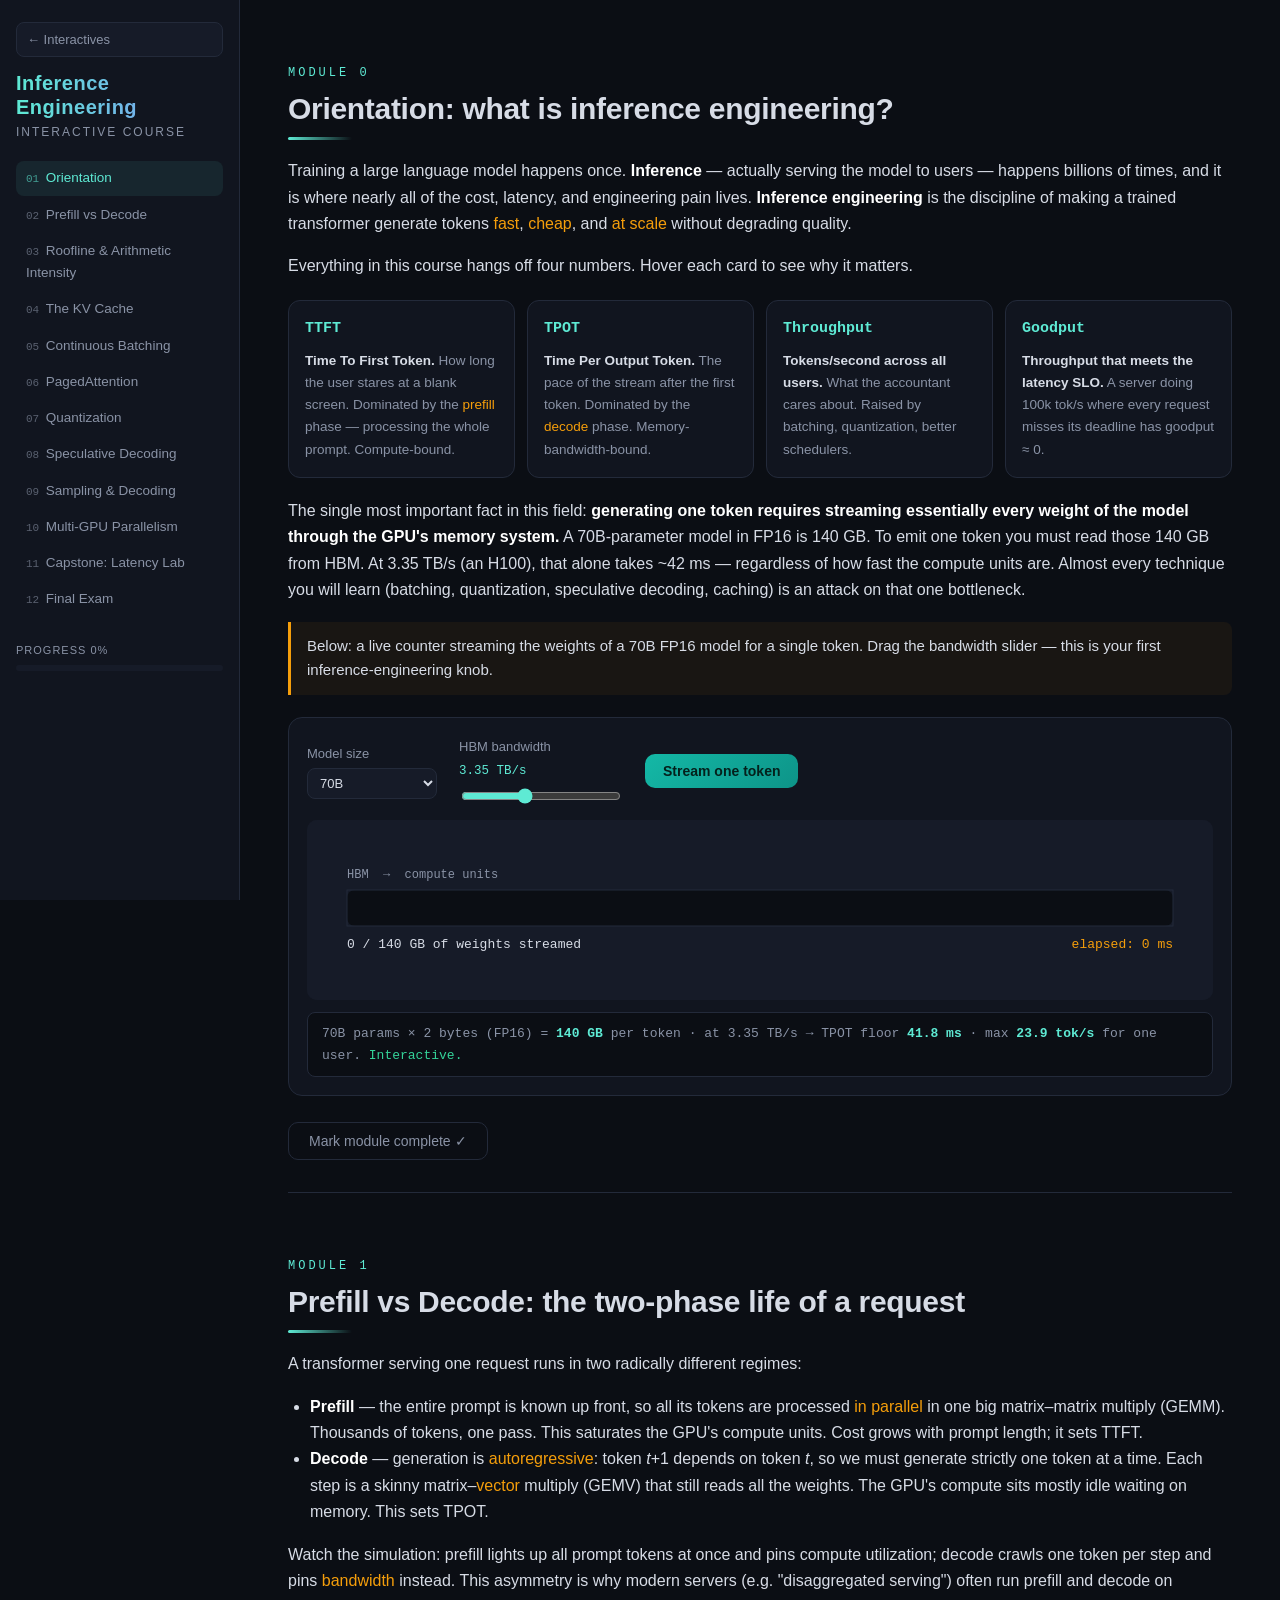
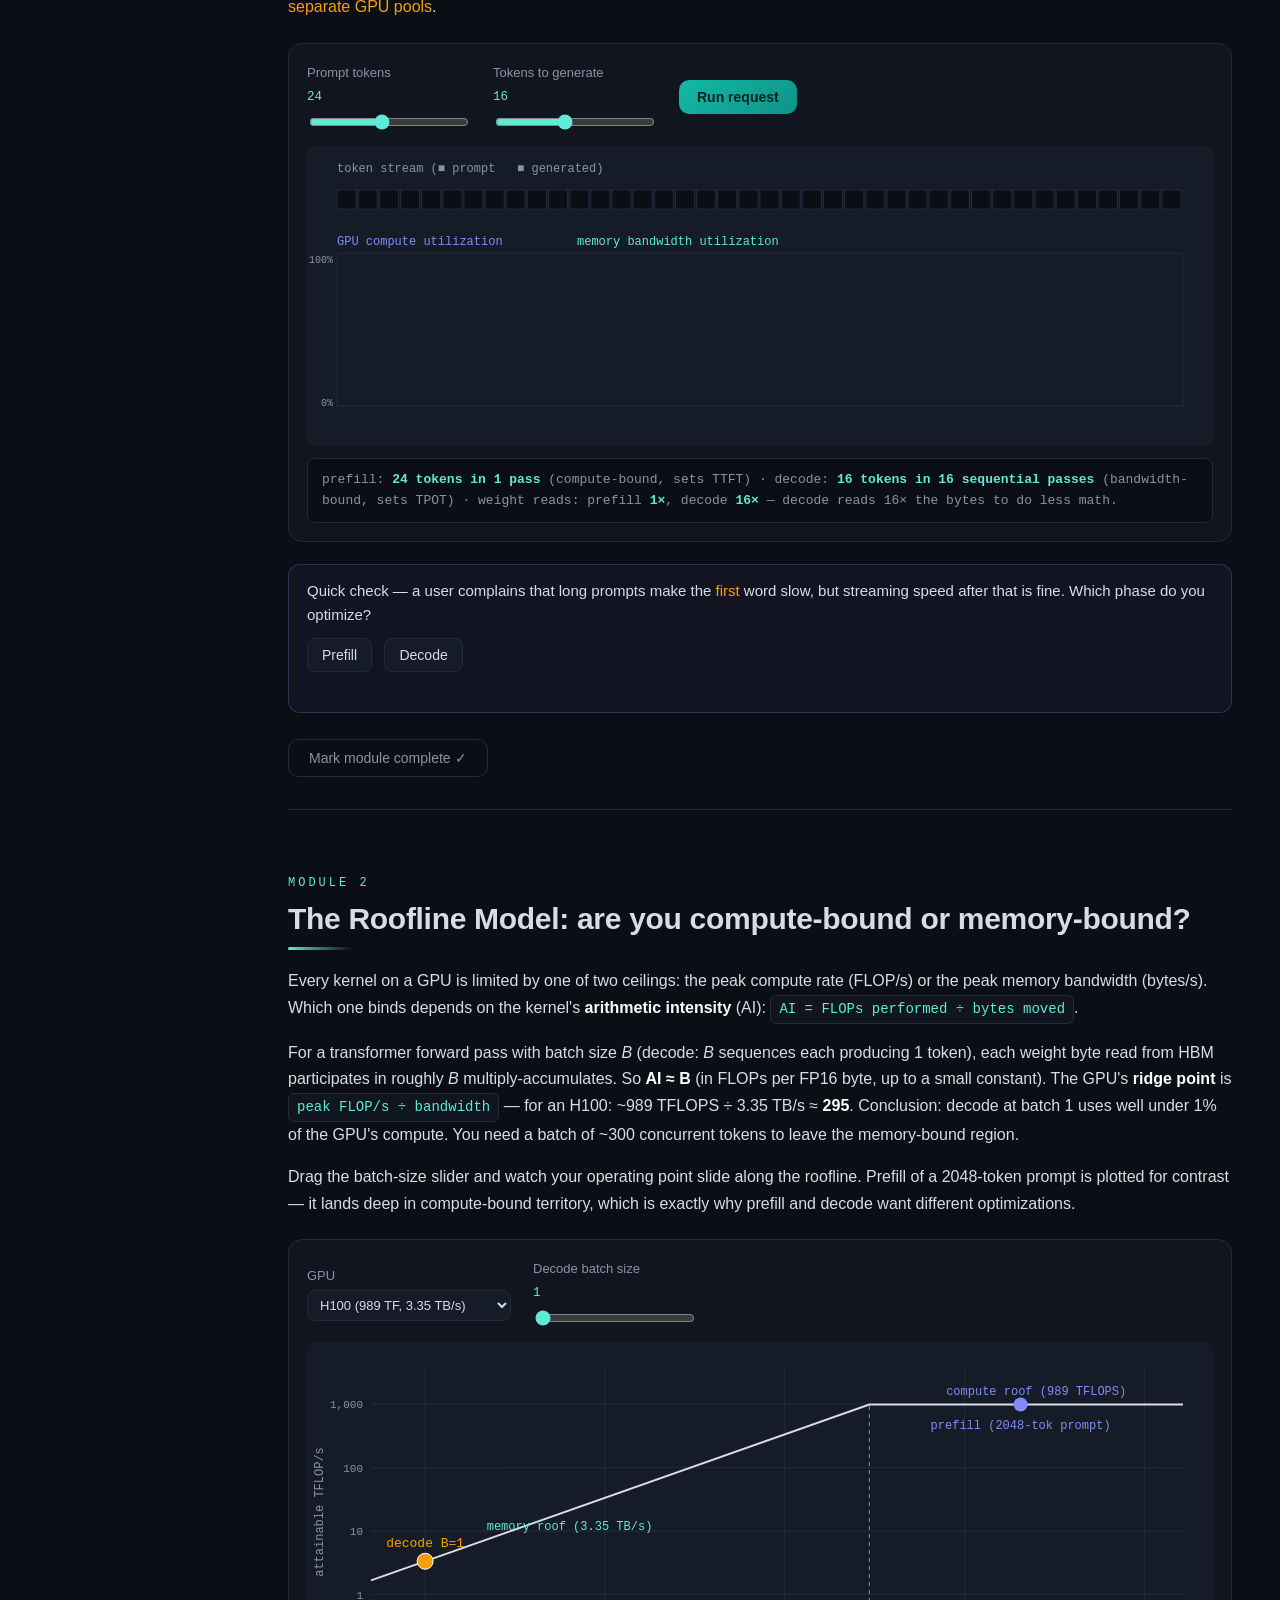
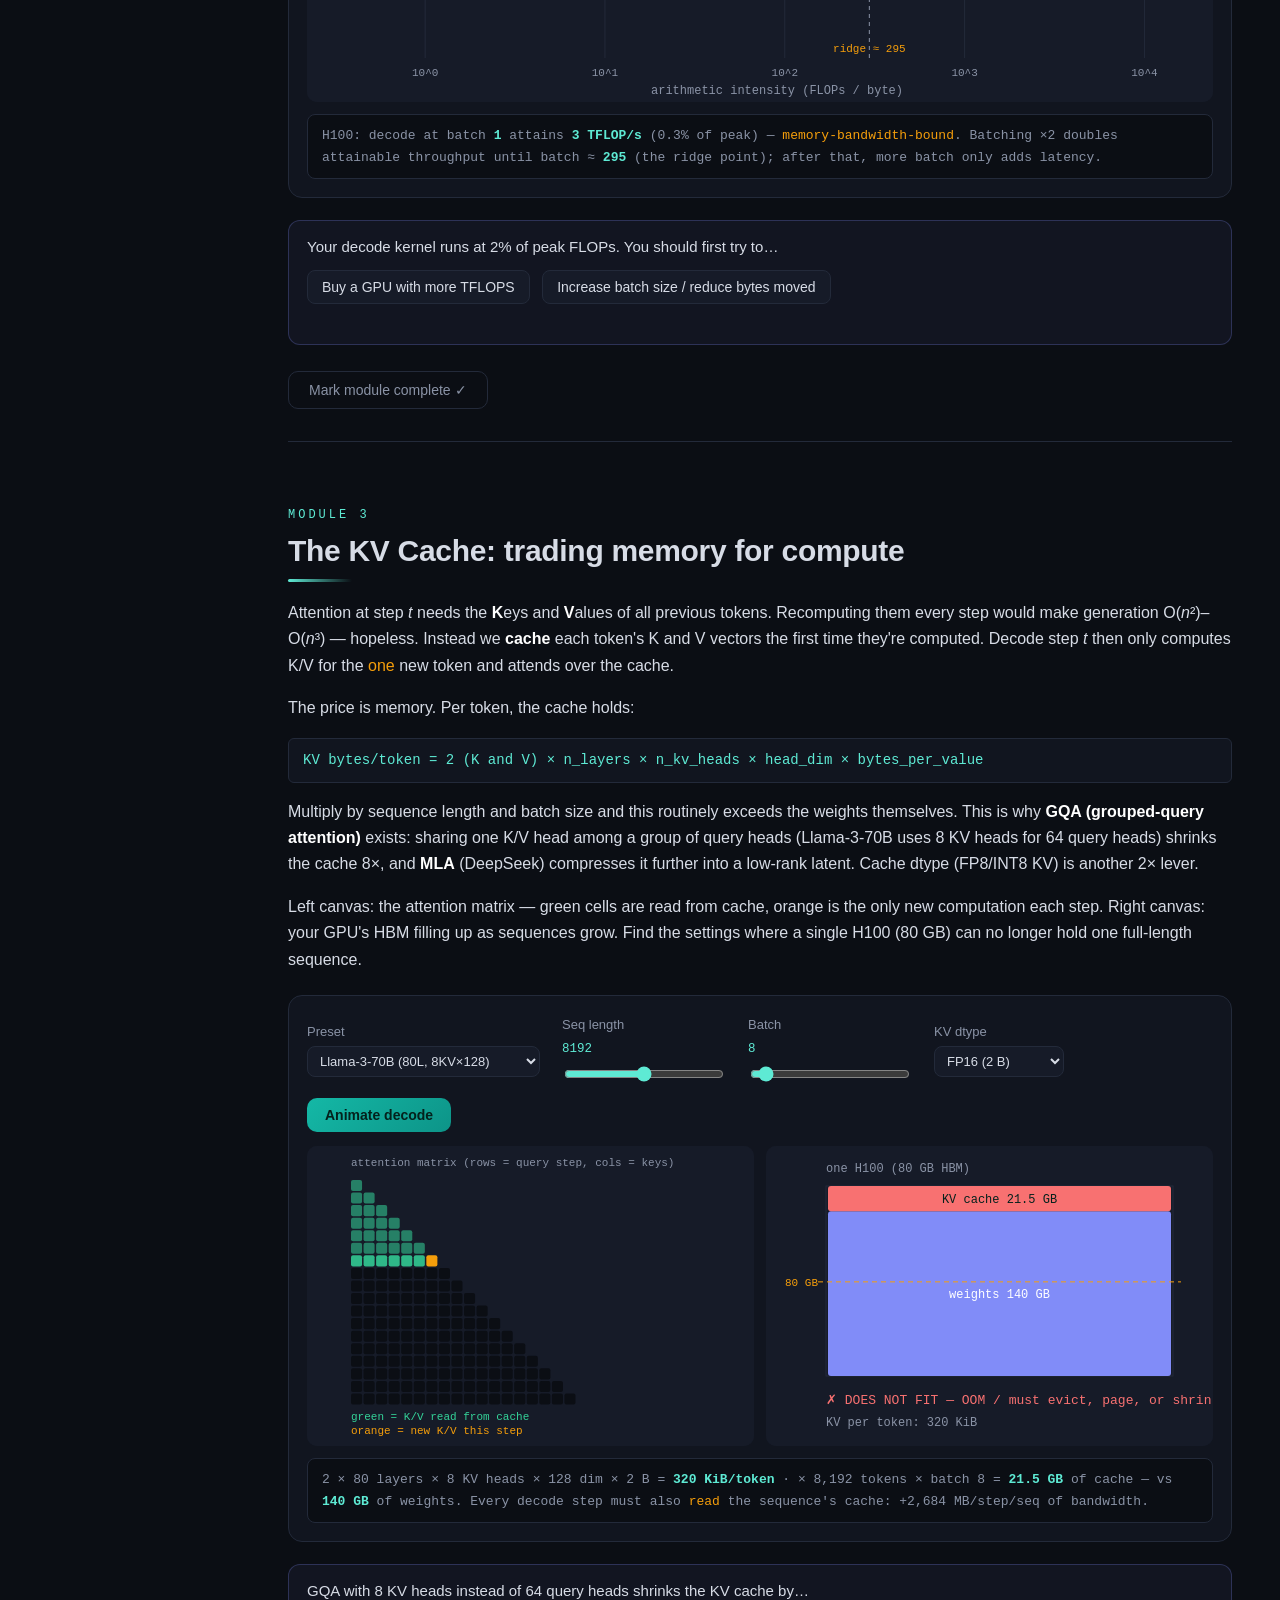
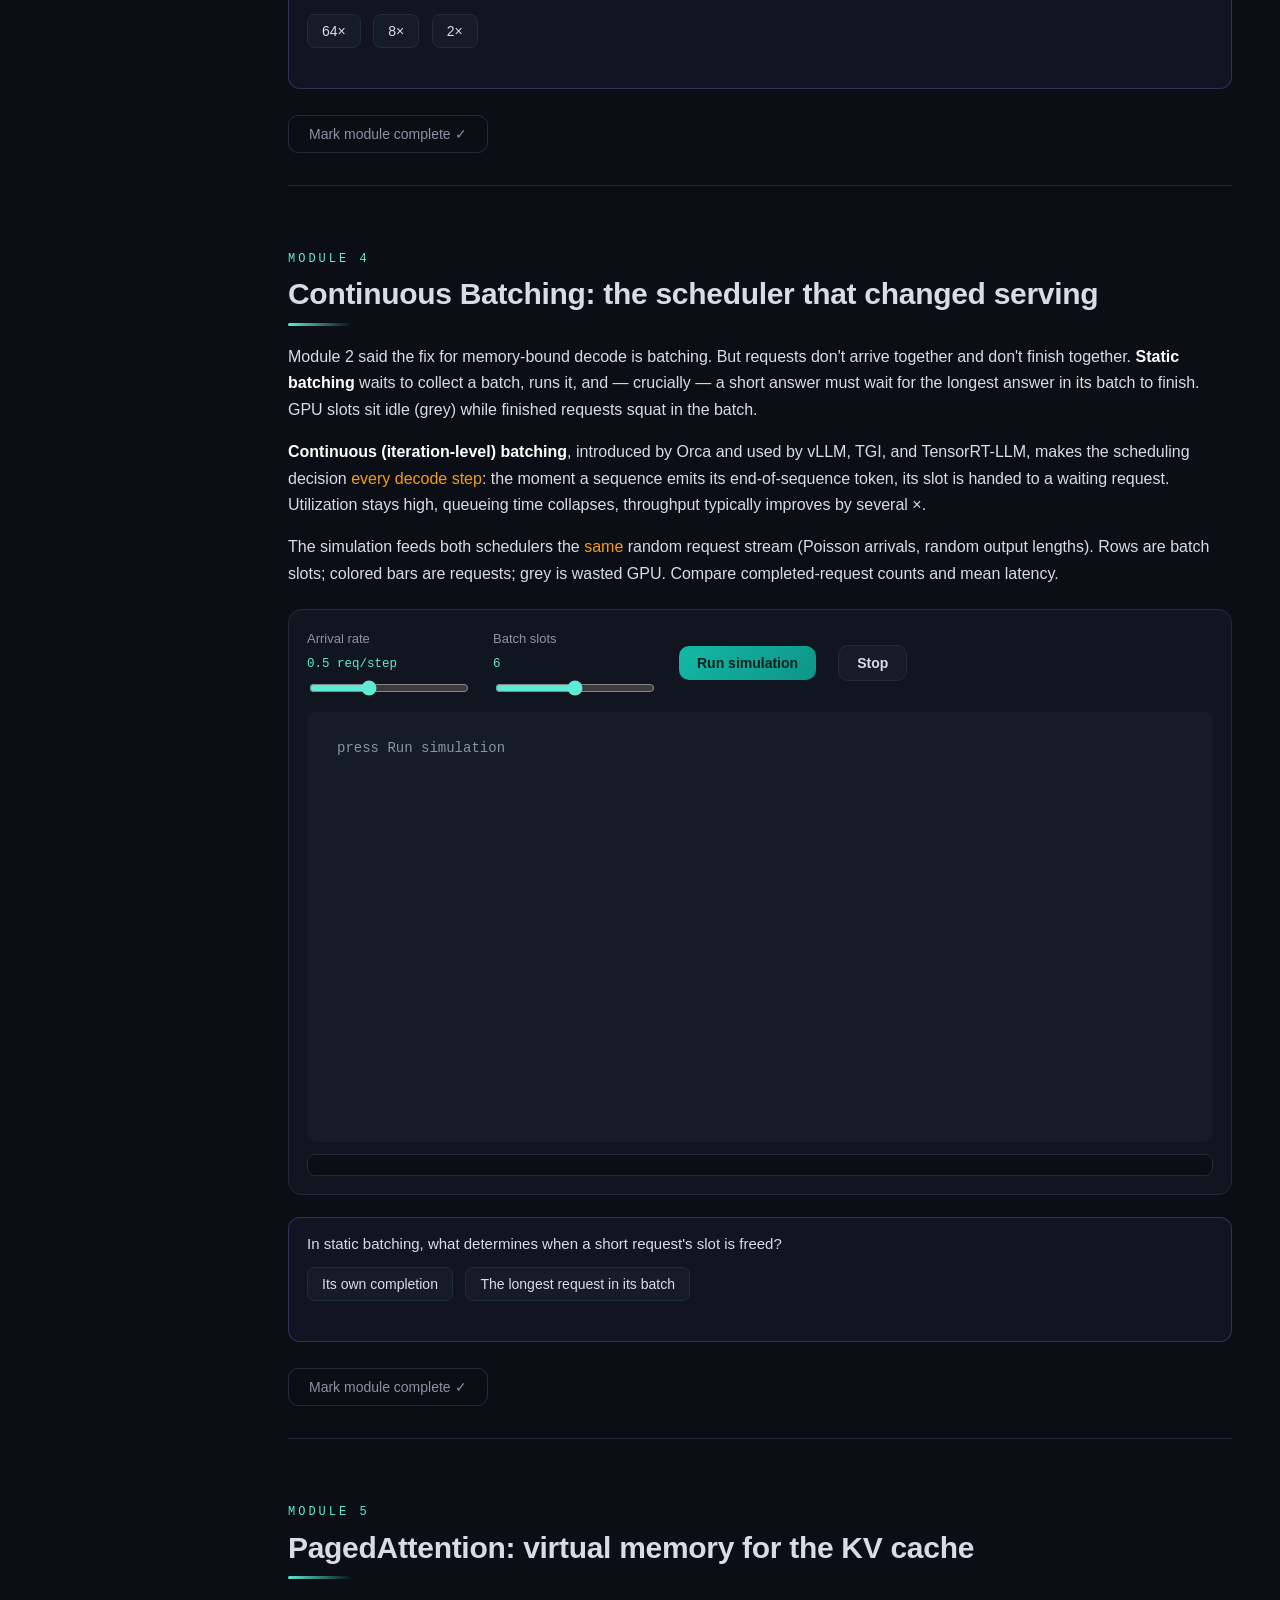
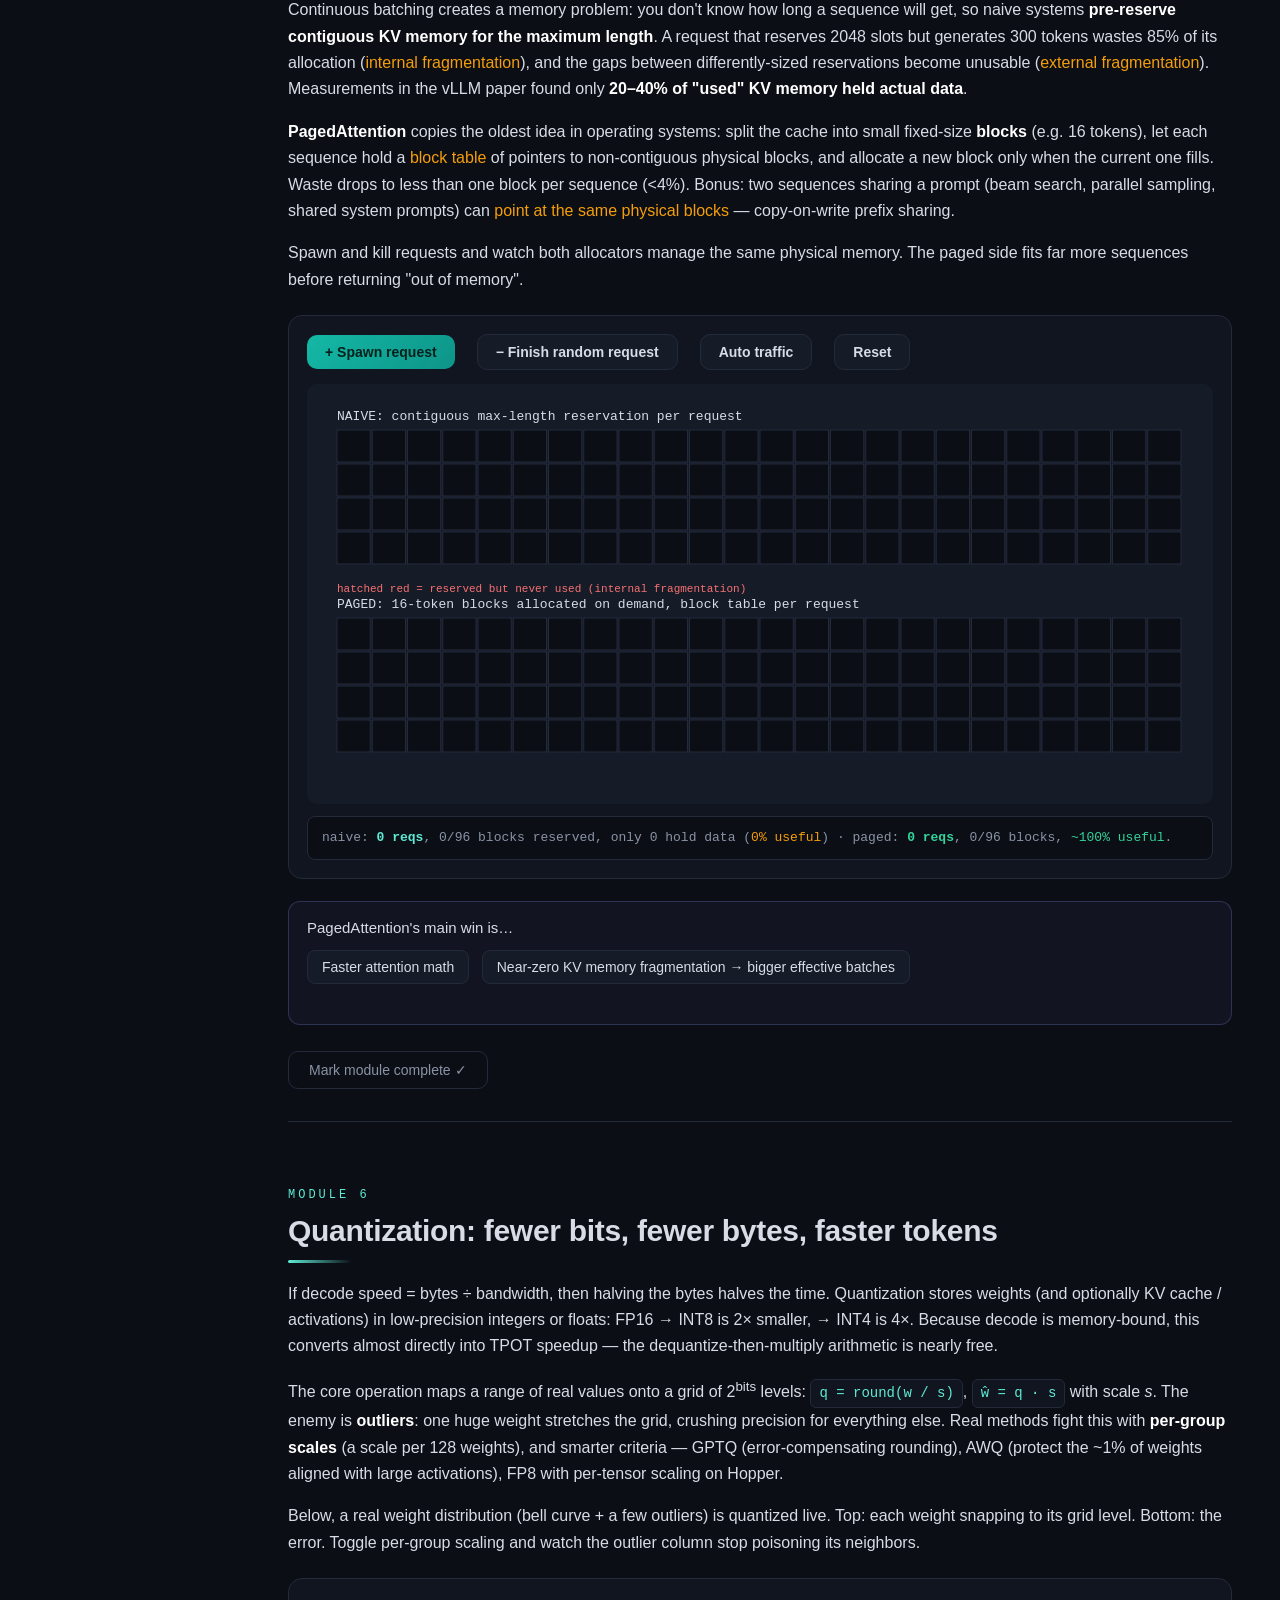
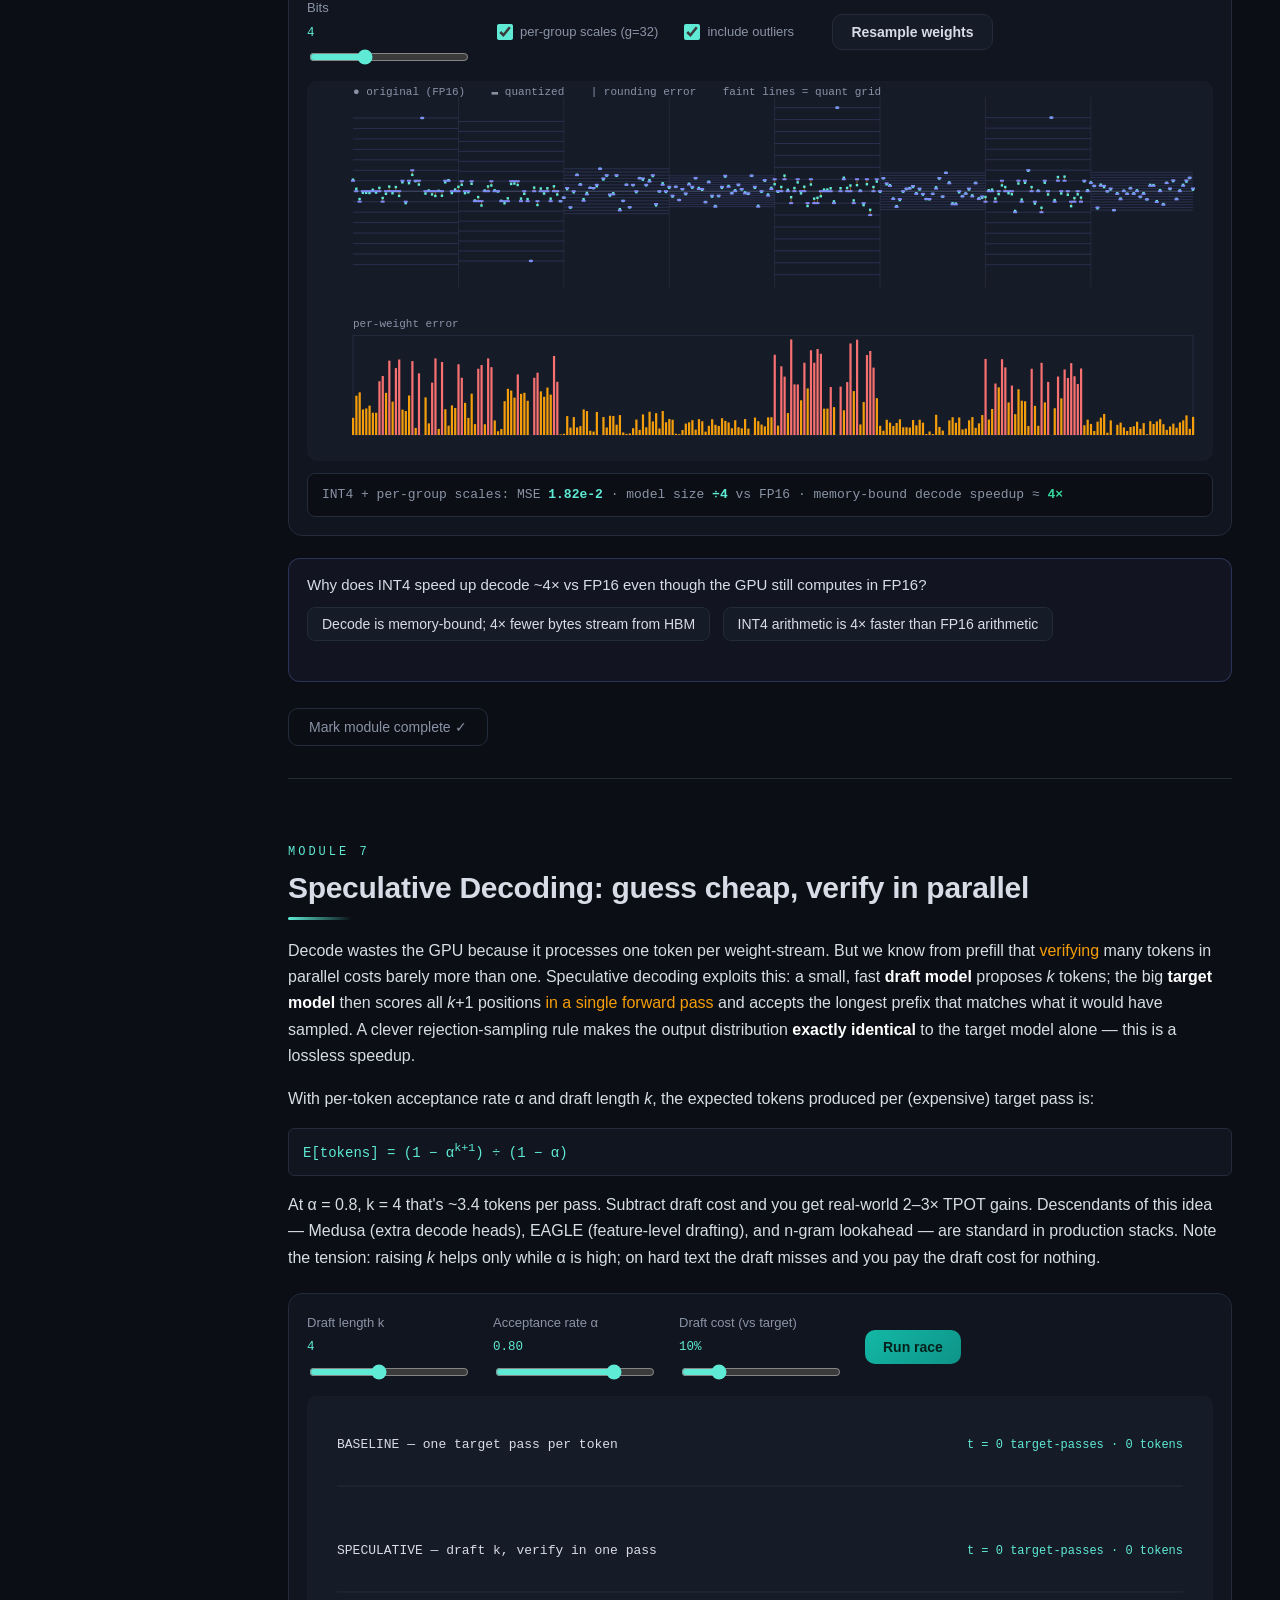
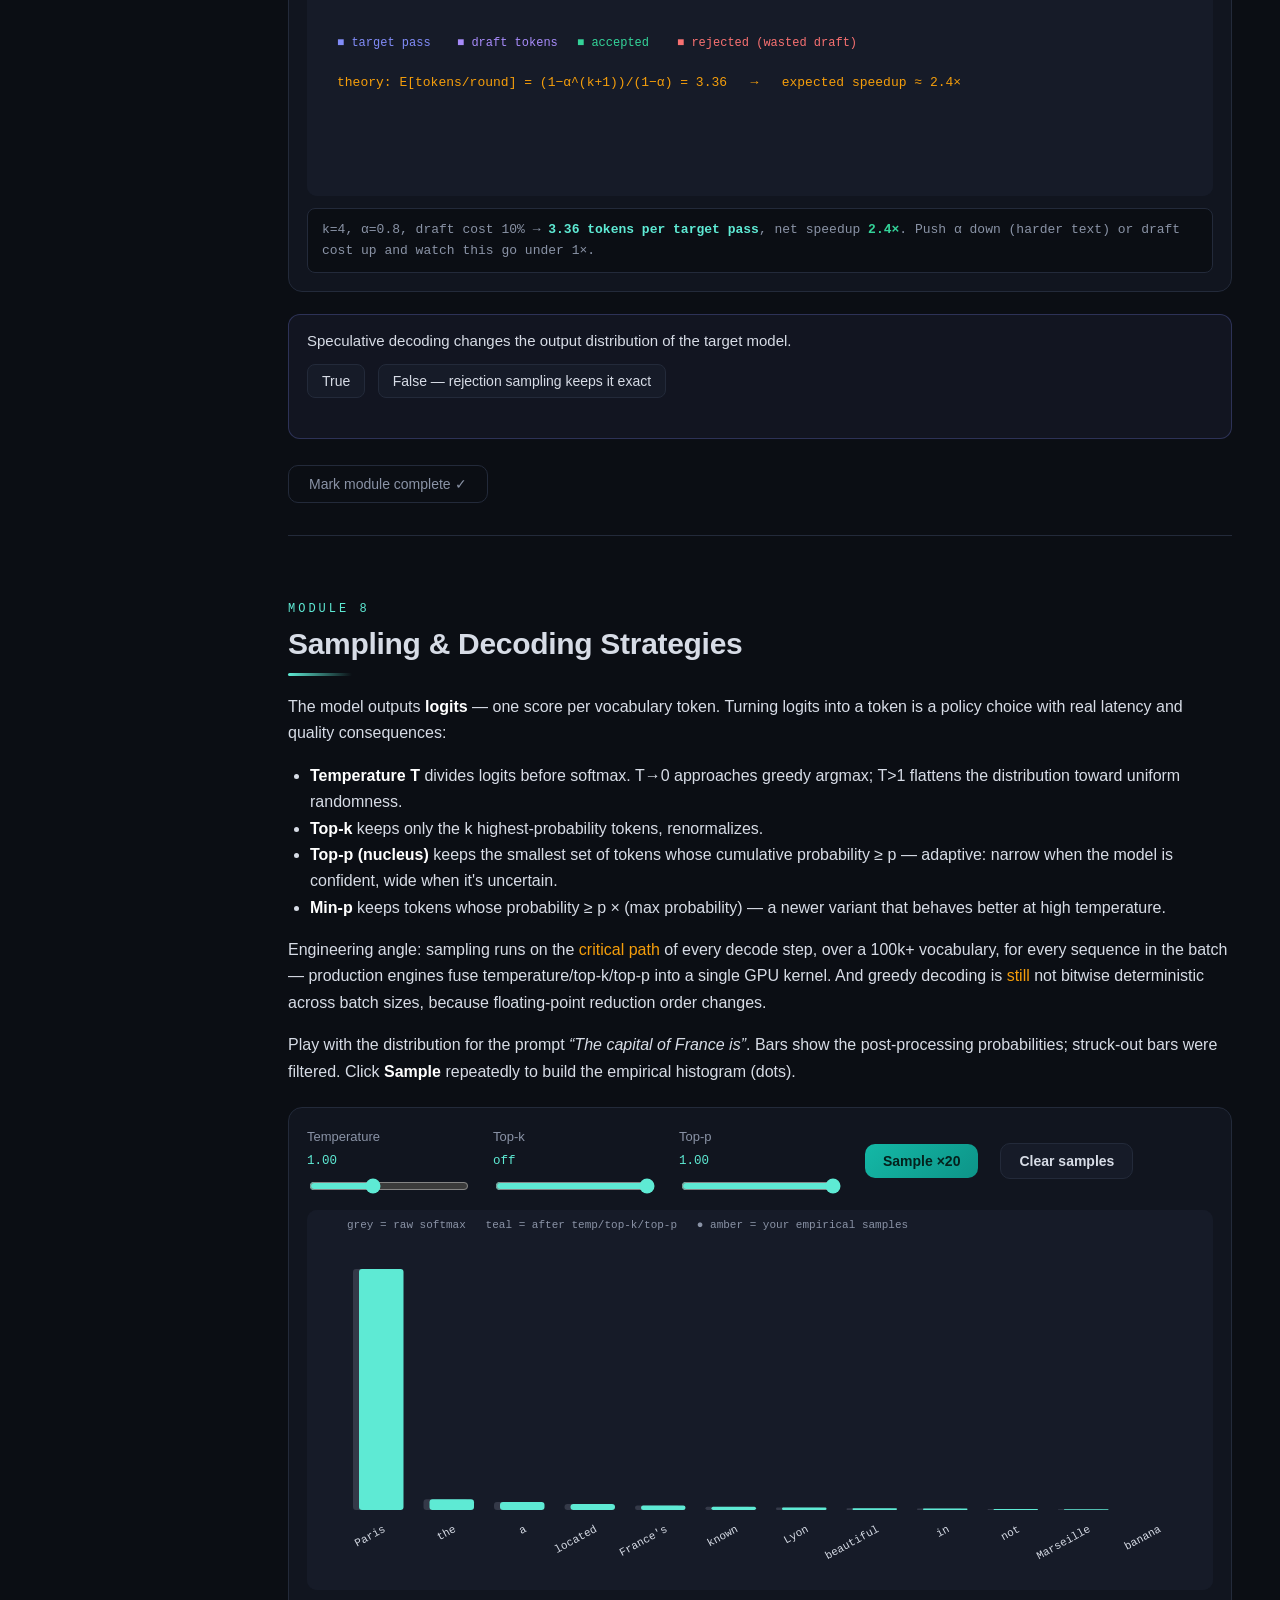
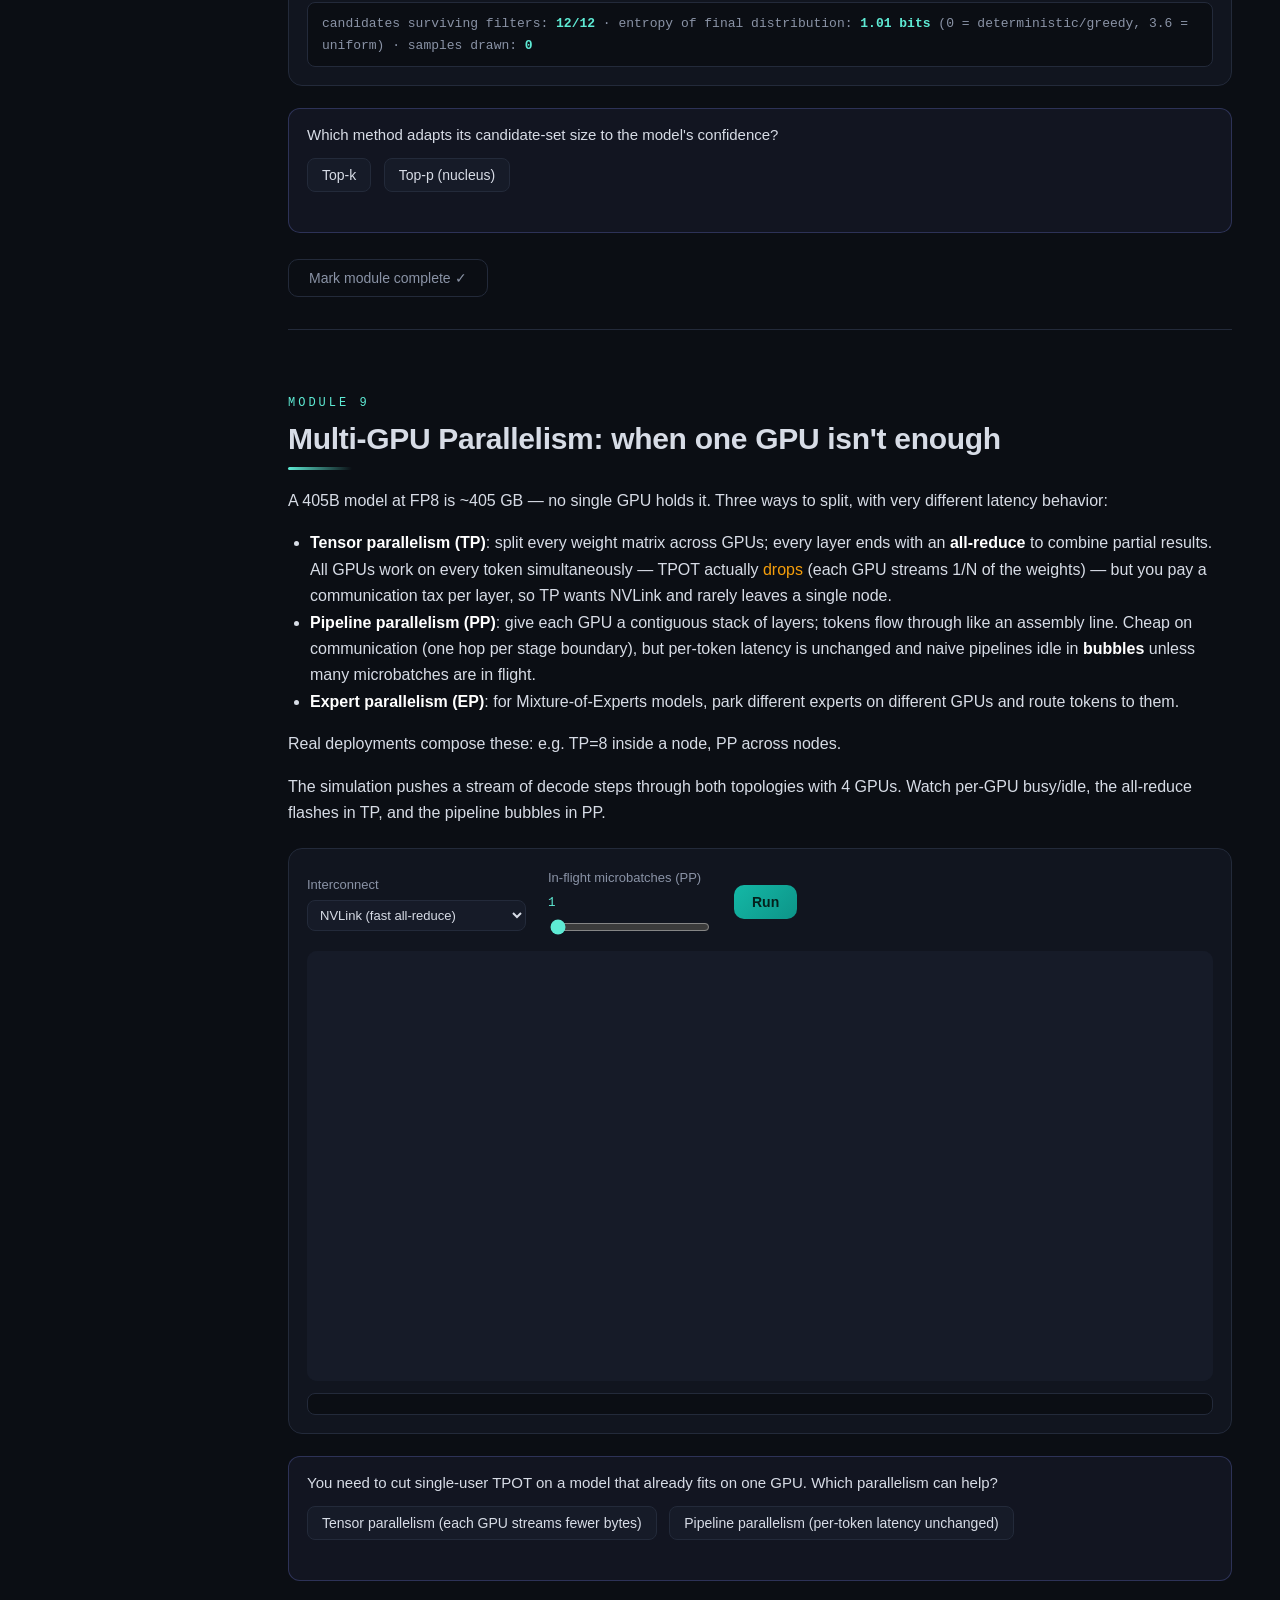
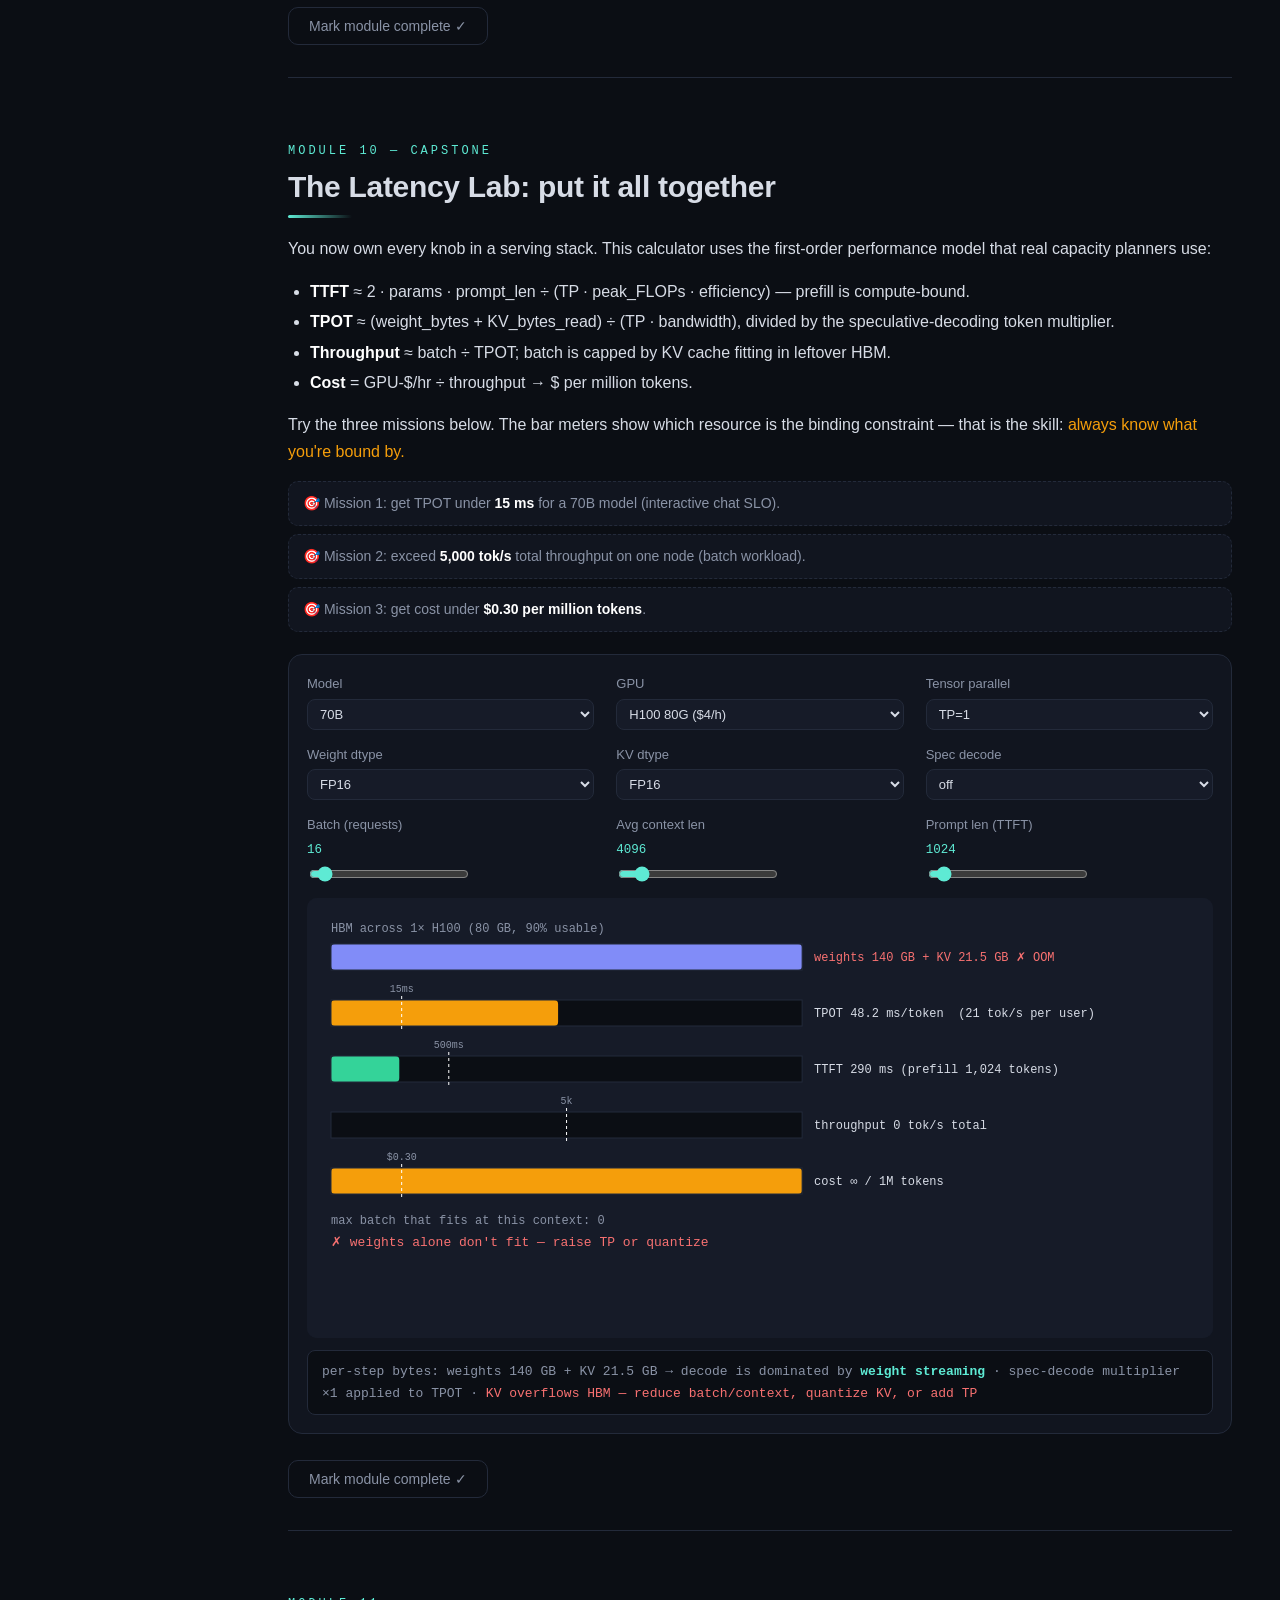
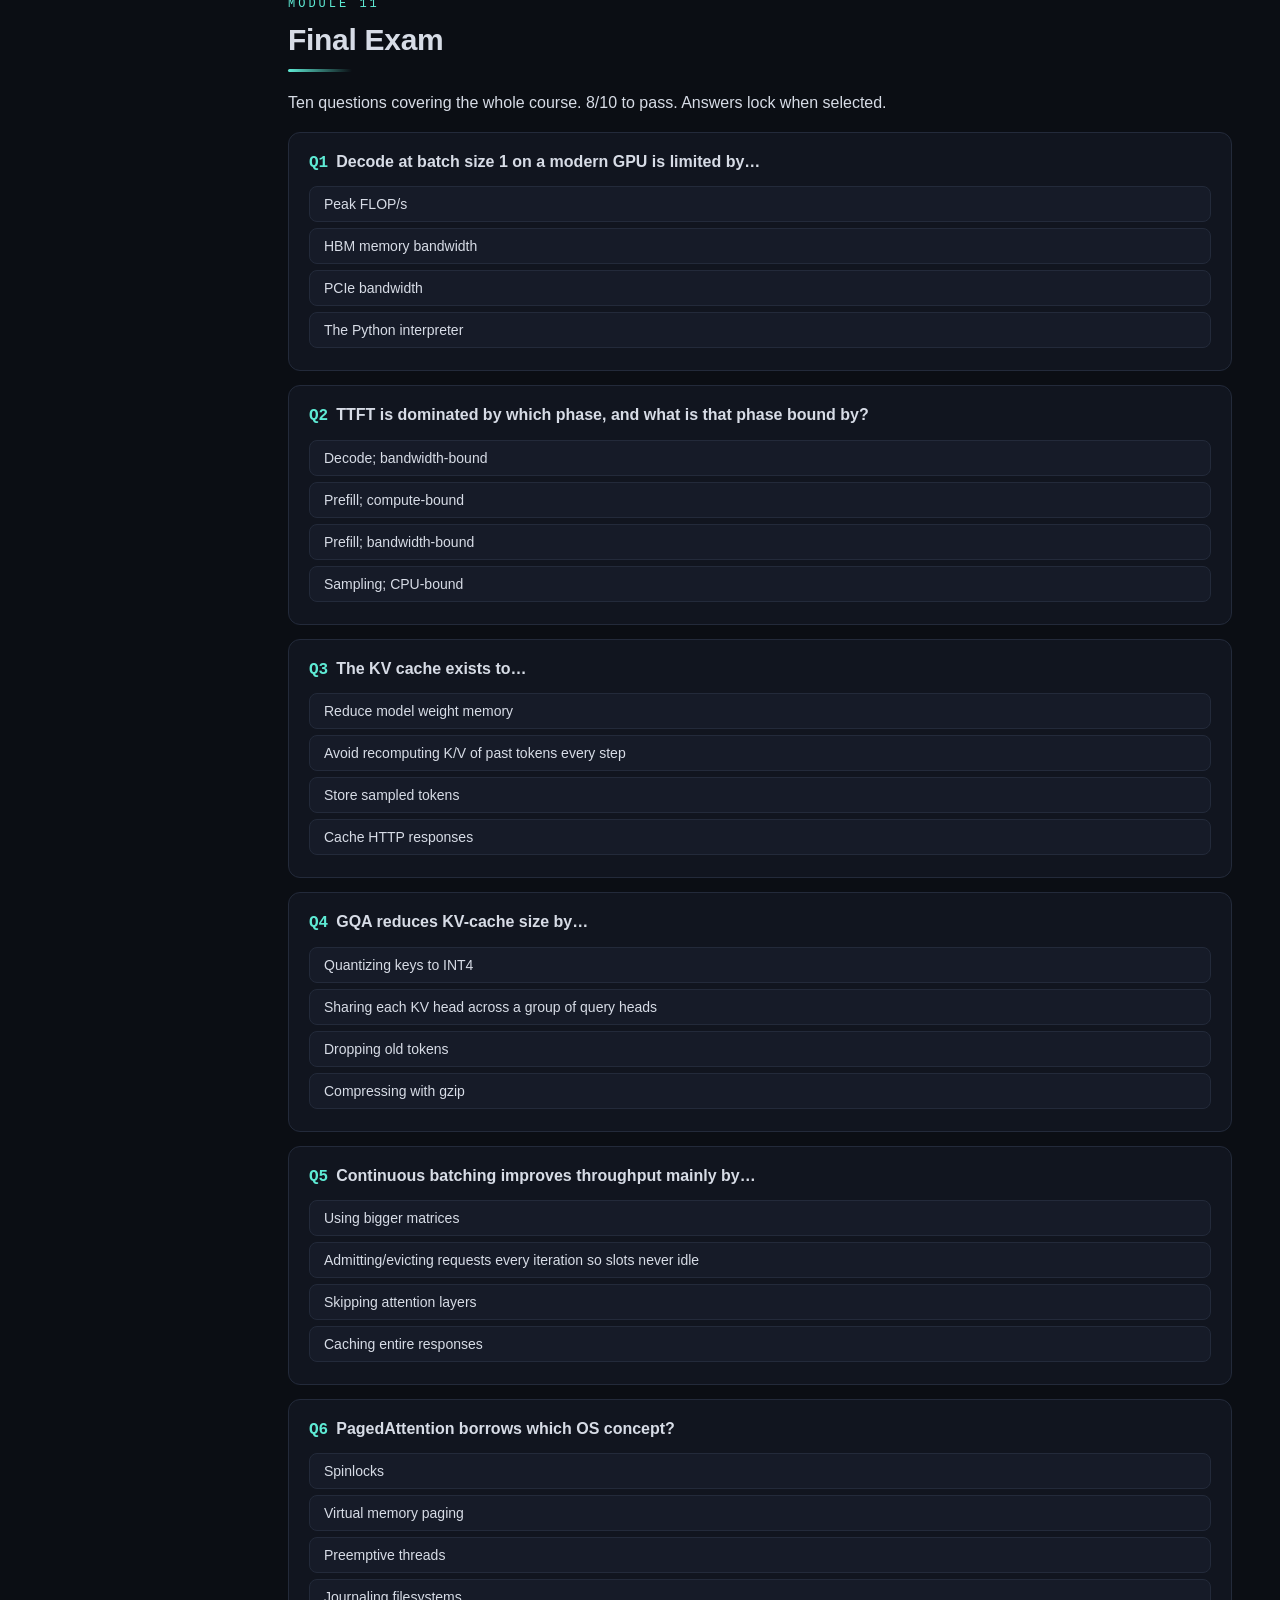
==== commit 43fcd23c: "Add home portal, interactives hub, and serve script for in-app access Co-authored-by: Kalyan1210 <Ka" ====
--- a/interactives/inference-engineering/index.html
+++ b/interactives/inference-engineering/index.html
@@ -10,6 +10,7 @@
 <body>
 
 <nav id="sidebar">
+  <a href="../" class="back-home">← Interactives</a>
   <div class="side-title">Inference<br>Engineering</div>
   <div class="side-sub">interactive course</div>
   <ol id="navlist">
--- a/interactives/inference-engineering/style.css
+++ b/interactives/inference-engineering/style.css
@@ -41,6 +41,12 @@
   line-height: 1.2;
 }
 .side-sub { color: var(--ink-dim); font-size: 12px; margin: 4px 0 18px; text-transform: uppercase; letter-spacing: 2px; }
+.back-home {
+  display: block; margin-bottom: 14px; padding: 6px 10px; border-radius: 8px;
+  color: var(--ink-dim); text-decoration: none; font-size: 13px;
+  border: 1px solid var(--border); background: var(--panel2);
+}
+.back-home:hover { color: var(--acc); border-color: var(--acc); }
 #navlist { list-style: none; margin: 0; padding: 0; counter-reset: nav; }
 #navlist li { counter-increment: nav; margin: 2px 0; }
 #navlist a {
